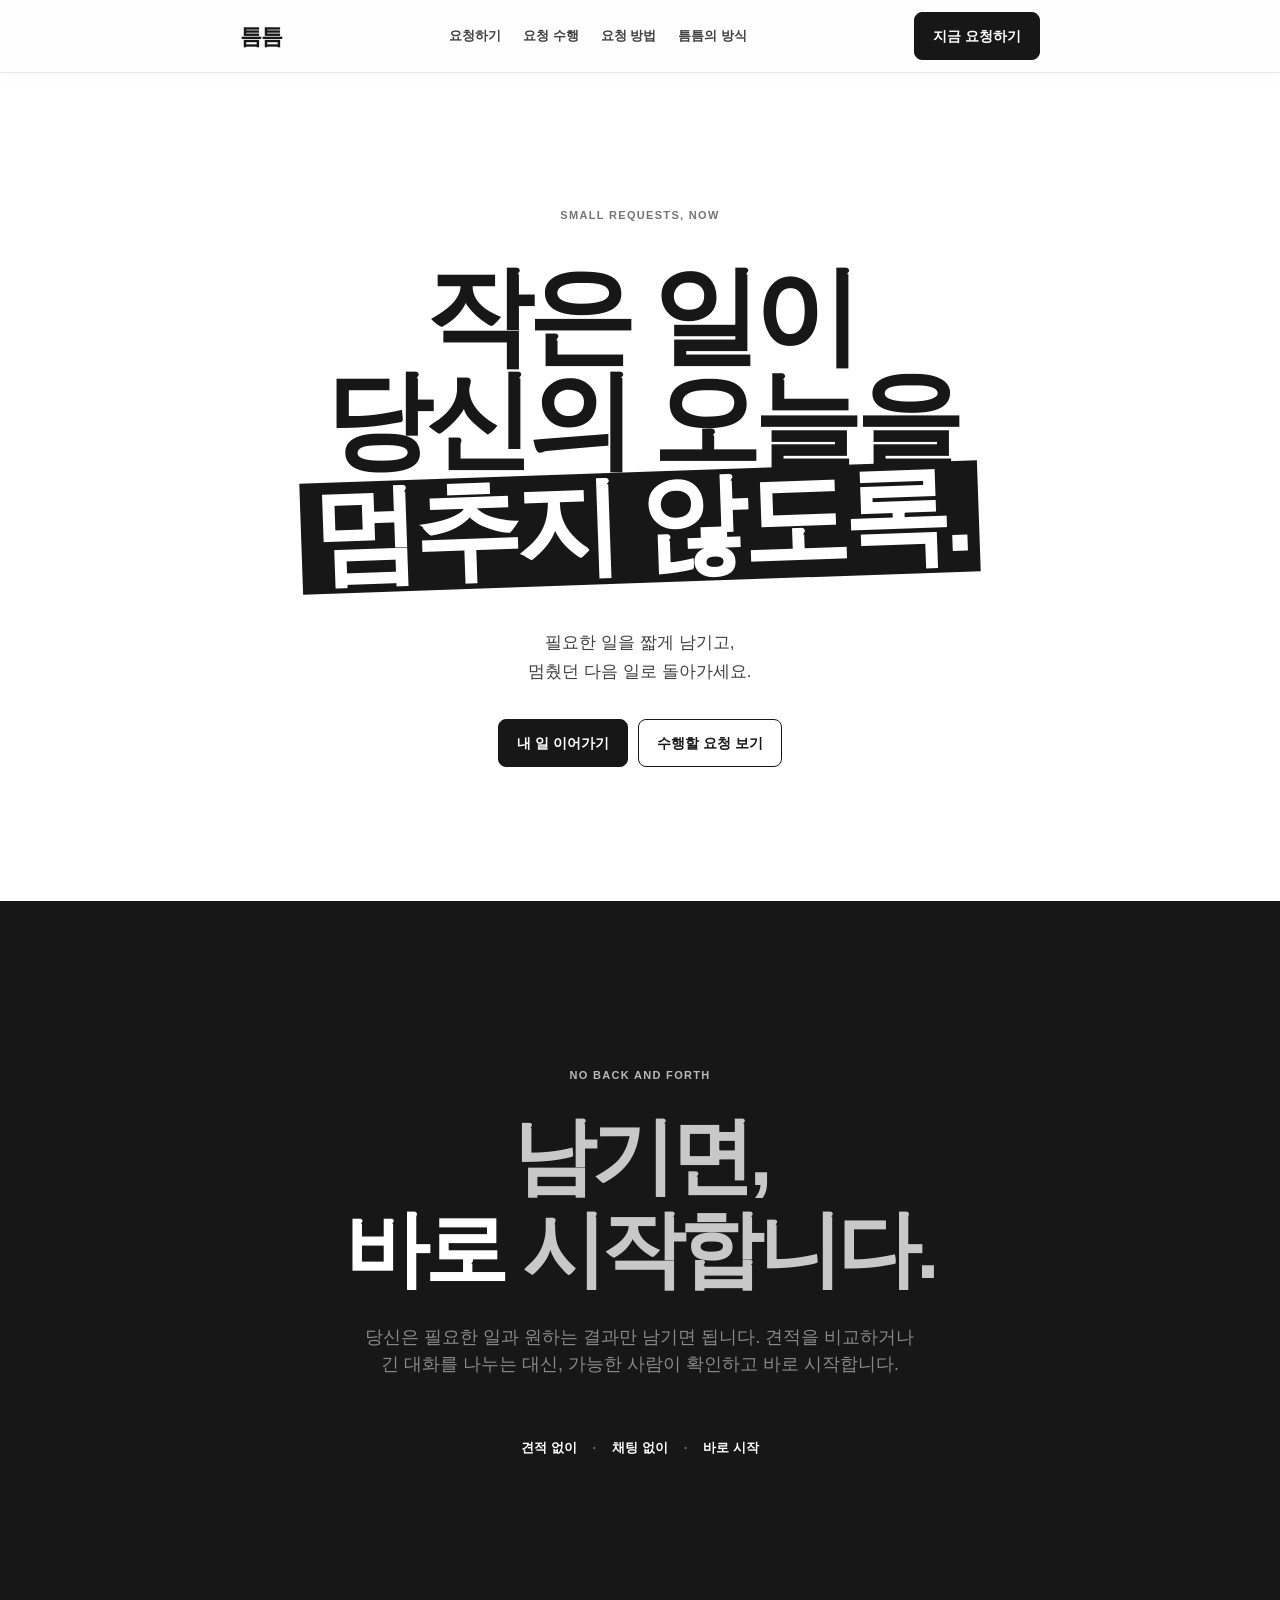
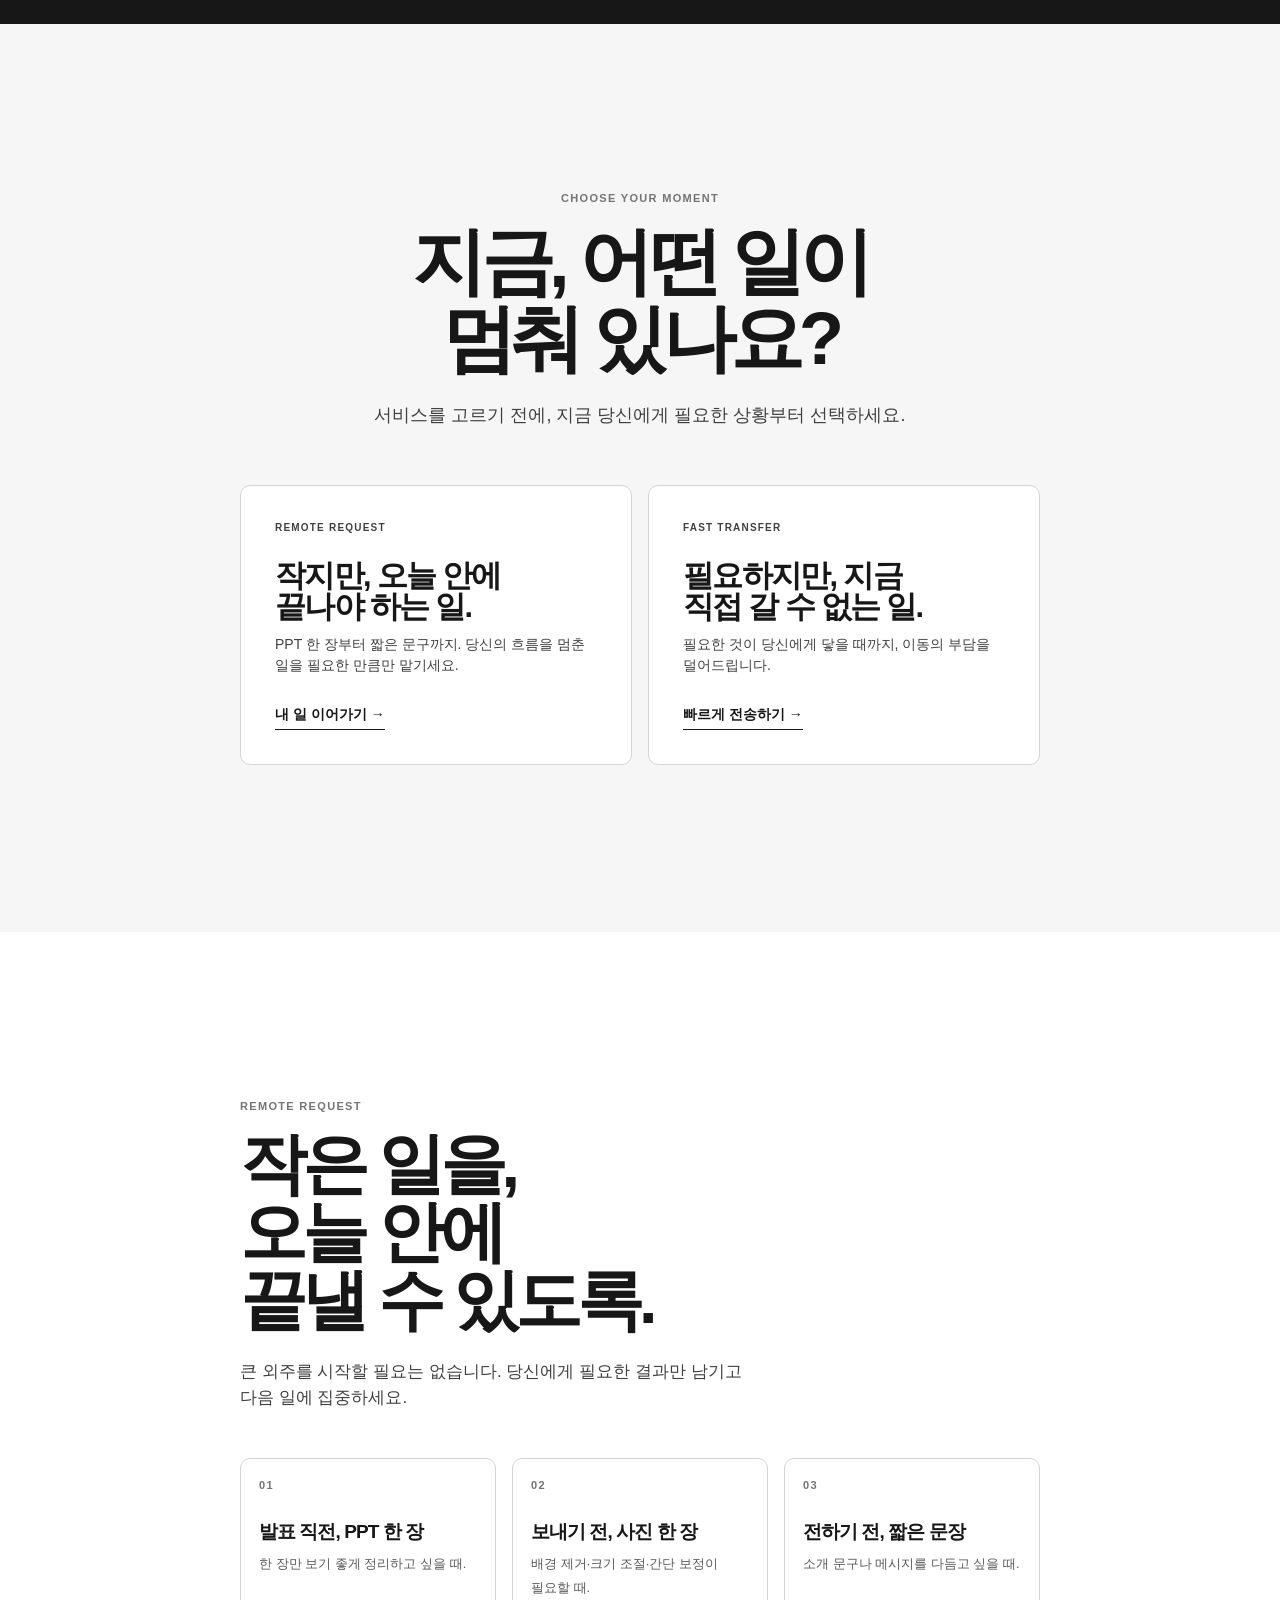
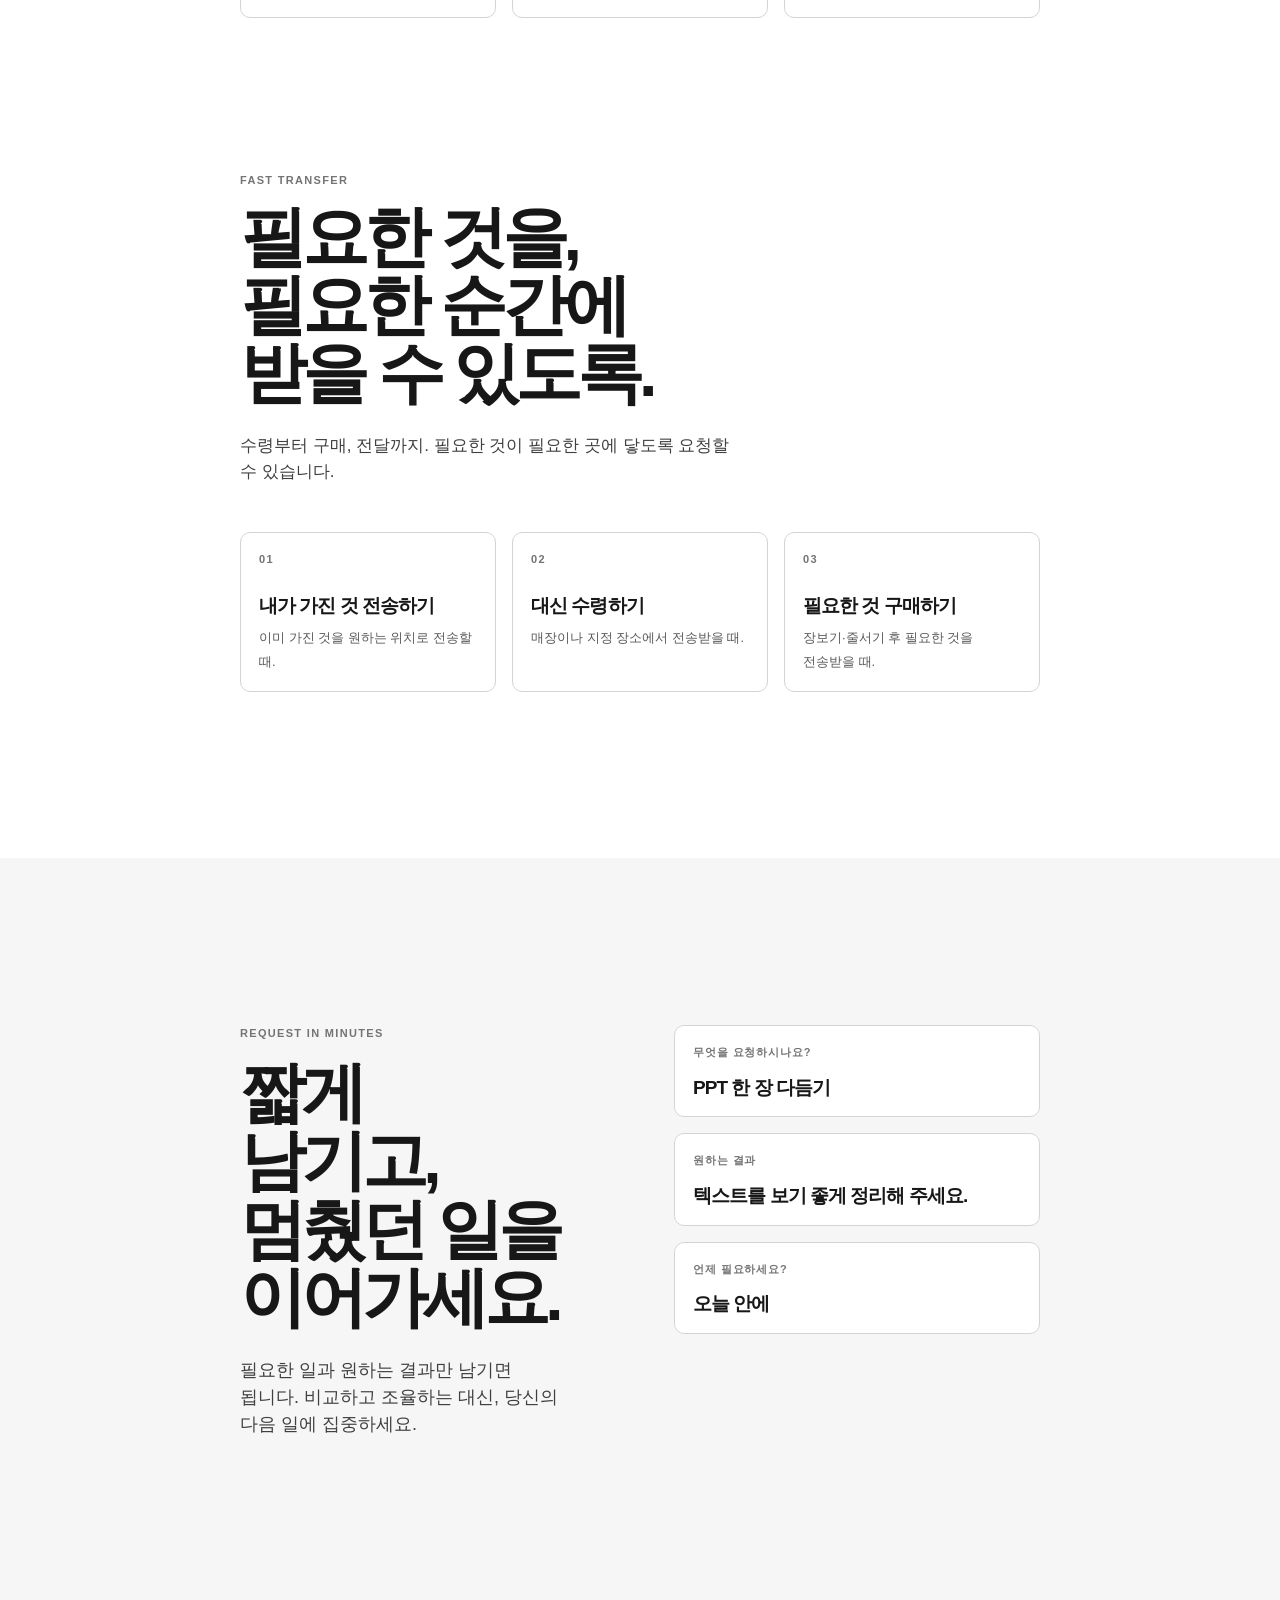
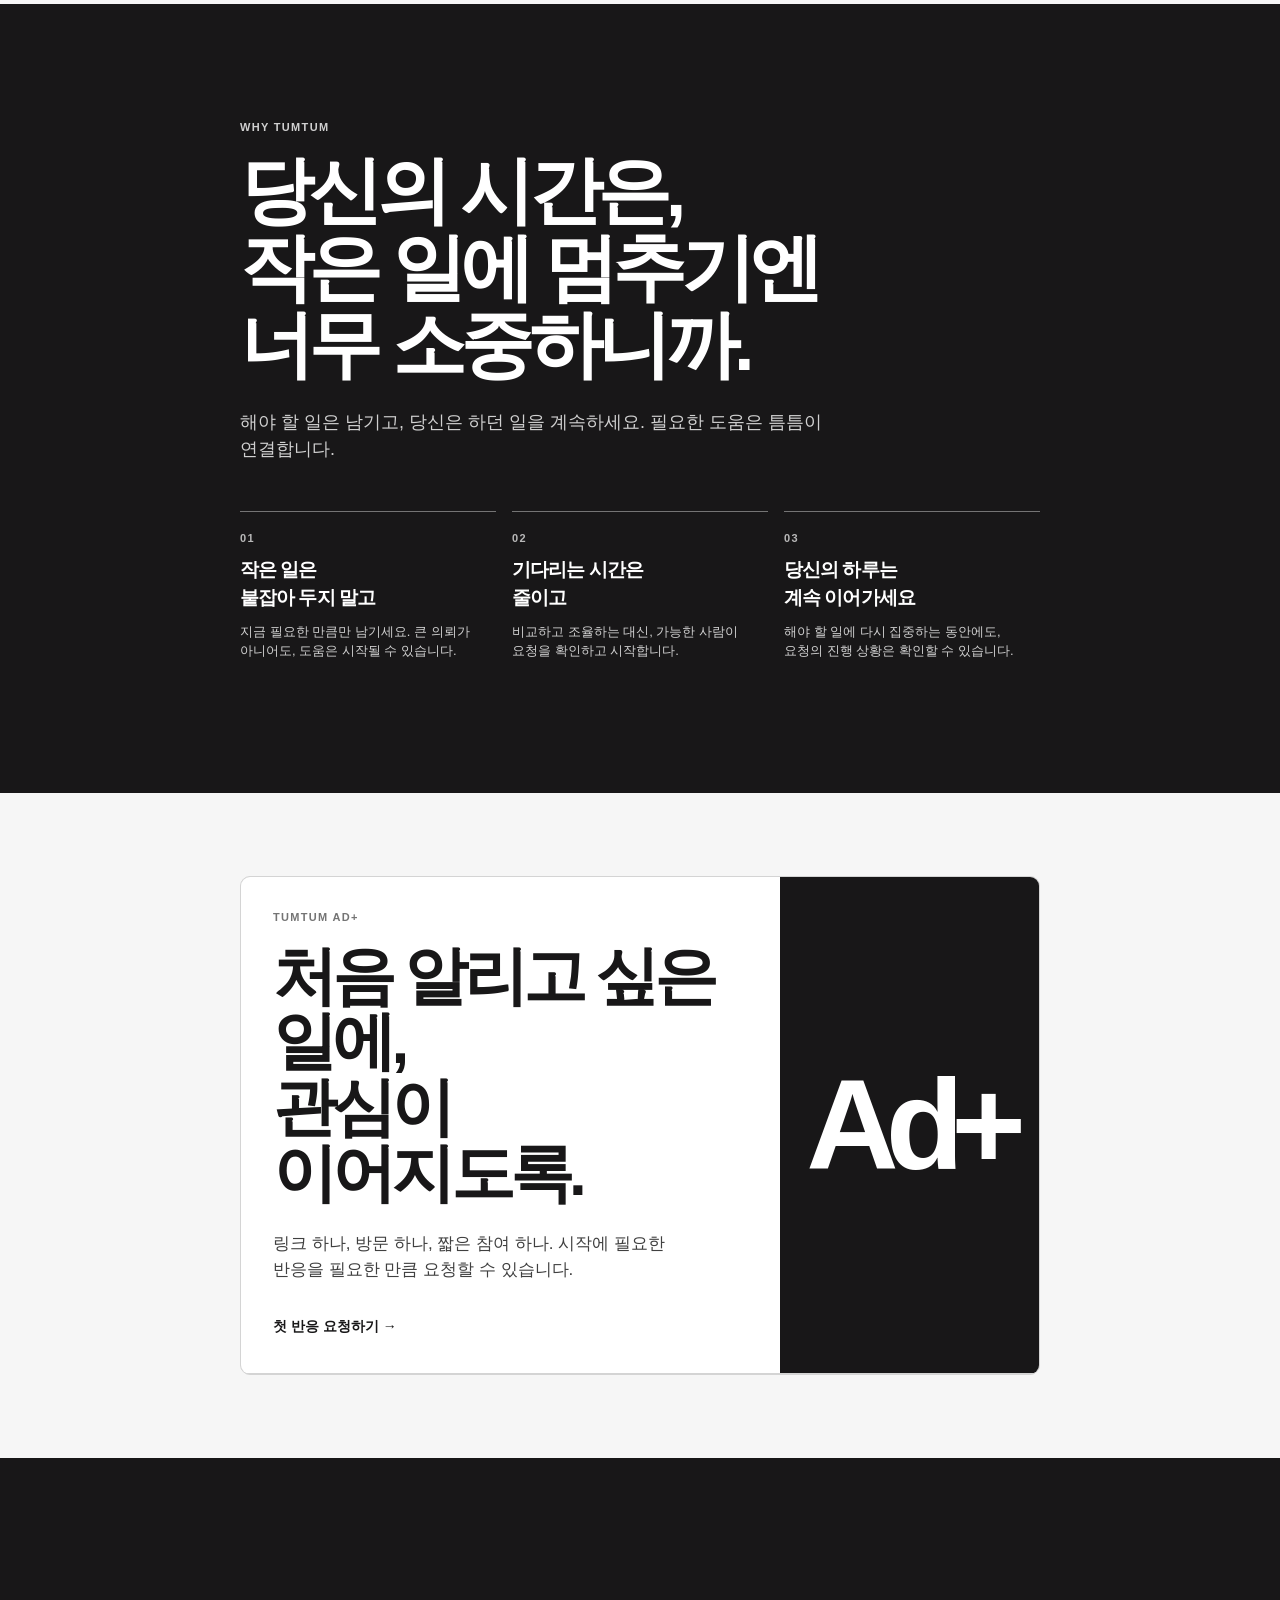
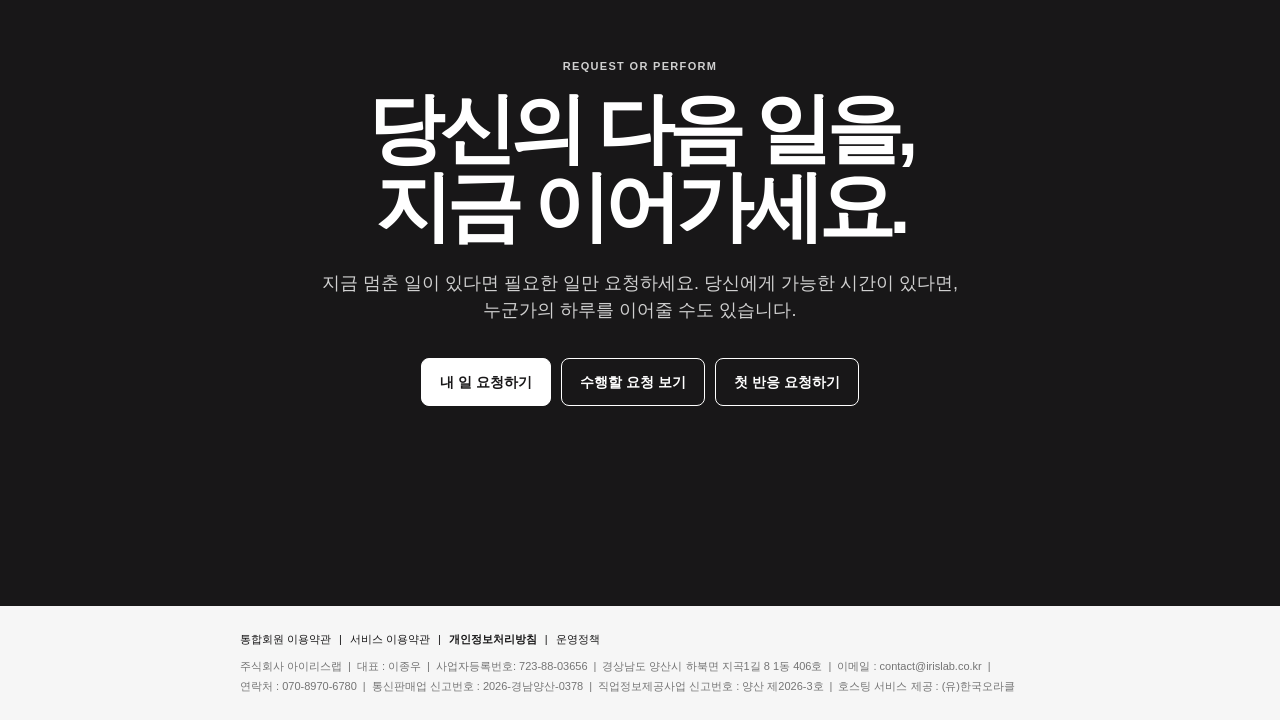
==== index.html @ d60e7d81 "ad+마무리" ====
<!doctype html>
<html lang="ko">
<head>
  <meta charset="UTF-8" />
  <meta name="viewport" content="width=device-width, initial-scale=1.0" />
  <meta name="description" content="작고 급한 비대면 요청과 빠른 물품 전송을 연결하는 틈틈" />
  <title>틈틈</title>
  <link rel="stylesheet" href="./styles.css" />
</head>
<body class="home-page">
  <header class="site-header">
    <div class="container header-inner">
      <a class="brand" href="#top" aria-label="틈틈 처음으로">틈틈</a>
      <nav class="nav" aria-label="페이지 탐색"><a href="#situations">요청하기</a><a href="#start">요청 수행</a><a href="#how">요청 방법</a><a href="#why">틈틈의 방식</a></nav>
      <a class="button primary" href="#situations">지금 요청하기</a>
    </div>
  </header>

  <main id="top">
    <section class="hero" aria-labelledby="hero-title">
      <div class="hero-grid">
        <div class="hero-copy">
          <p class="eyebrow">Small requests, now</p>
          <h1 id="hero-title"><span>작은 일이</span><span>당신의 오늘을</span><span><mark>멈추지 않도록.</mark></span></h1>
          <p class="lead">필요한 일을 짧게 남기고,<br />멈췄던 다음 일로 돌아가세요.</p>
          <div class="button-row"><a class="button primary" href="#situations">내 일 이어가기</a><a class="button" href="#start">수행할 요청 보기</a></div>
        </div>
      </div>
    </section>

    <section class="section statement">
      <div class="container">
        <p class="section-label">No back and forth</p>
        <h2>남기면,<br /><mark class="statement-heading-emphasis">바로</mark> 시작합니다.</h2>
        <p>당신은 필요한 일과 원하는 결과만 남기면 됩니다. 견적을 비교하거나 긴 대화를 나누는 대신, 가능한 사람이 확인하고 바로 시작합니다.</p>
        <div class="micro-promises"><span>견적 없이</span><span>채팅 없이</span><span>바로 시작</span></div>
      </div>
    </section>

    <section class="section" id="situations">
      <div class="container">
        <p class="section-label">Choose your moment</p>
        <h2 class="section-title">지금, 어떤 일이<br />멈춰 있나요?</h2>
        <p class="section-description">서비스를 고르기 전에, 지금 당신에게 필요한 상황부터 선택하세요.</p>
        <div class="situation-grid">
          <article class="situation">
            <div class="situation-content"><p class="section-label">Remote request</p><h3>작지만, 오늘 안에<br />끝나야 하는 일.</h3><p>PPT 한 장부터 짧은 문구까지. 당신의 흐름을 멈춘 일을 필요한 만큼만 맡기세요.</p><a class="text-link" href="#remote">내 일 이어가기 →</a></div>
          </article>
          <article class="situation">
            <div class="situation-content"><p class="section-label">Fast transfer</p><h3>필요하지만, 지금<br />직접 갈 수 없는 일.</h3><p>필요한 것이 당신에게 닿을 때까지, 이동의 부담을 덜어드립니다.</p><a class="text-link" href="#transfer">빠르게 전송하기 →</a></div>
          </article>
        </div>
      </div>
    </section>

    <section class="section" id="remote">
      <div class="container service-catalog">
        <p class="section-label">Remote request</p><h2>작은 일을,<br />오늘 안에<br />끝낼 수 있도록.</h2><p>큰 외주를 시작할 필요는 없습니다. 당신에게 필요한 결과만 남기고 다음 일에 집중하세요.</p><div class="examples"><article class="example content-card"><p class="number">01</p><strong>발표 직전, PPT 한 장</strong><span>한 장만 보기 좋게 정리하고 싶을 때.</span></article><article class="example content-card"><p class="number">02</p><strong>보내기 전, 사진 한 장</strong><span>배경 제거·크기 조절·간단 보정이 필요할 때.</span></article><article class="example content-card"><p class="number">03</p><strong>전하기 전, 짧은 문장</strong><span>소개 문구나 메시지를 다듬고 싶을 때.</span></article></div>
      </div>
    </section>

    <section class="section" id="transfer">
      <div class="container service-catalog">
        <p class="section-label">Fast transfer</p><h2>필요한 것을,<br />필요한 순간에<br />받을 수 있도록.</h2><p>수령부터 구매, 전달까지. 필요한 것이 필요한 곳에 닿도록 요청할 수 있습니다.</p><div class="examples"><article class="example content-card"><p class="number">01</p><strong>내가 가진 것 전송하기</strong><span>이미 가진 것을 원하는 위치로 전송할 때.</span></article><article class="example content-card"><p class="number">02</p><strong>대신 수령하기</strong><span>매장이나 지정 장소에서 전송받을 때.</span></article><article class="example content-card"><p class="number">03</p><strong>필요한 것 구매하기</strong><span>장보기·줄서기 후 필요한 것을 전송받을 때.</span></article></div>
      </div>
    </section>

    <section class="section" id="how">
      <div class="container flow-layout">
        <div class="flow-intro"><p class="section-label">Request in minutes</p><h2>짧게 남기고,<br />멈췄던 일을<br />이어가세요.</h2><p class="section-description">필요한 일과 원하는 결과만 남기면 됩니다. 비교하고 조율하는 대신, 당신의 다음 일에 집중하세요.</p></div>
        <div class="request-cards">
          <article class="request-card content-card"><div class="request-card-heading"><span>무엇을 요청하시나요?</span></div><strong>PPT 한 장 다듬기</strong></article>
          <article class="request-card content-card"><div class="request-card-heading"><span>원하는 결과</span></div><strong>텍스트를 보기 좋게 정리해 주세요.</strong></article>
          <article class="request-card content-card"><div class="request-card-heading"><span>언제 필요하세요?</span></div><strong>오늘 안에</strong></article>
        </div>
      </div>
    </section>

    <section class="section why" id="why">
      <div class="container"><p class="section-label">Why tumtum</p><h2 class="section-title">당신의 시간은,<br />작은 일에 멈추기엔<br />너무 소중하니까.</h2><p class="section-description">해야 할 일은 남기고, 당신은 하던 일을 계속하세요. 필요한 도움은 틈틈이 연결합니다.</p><ul class="principles"><li><strong>작은 일은<br />붙잡아 두지 말고</strong><span>지금 필요한 만큼만 남기세요. 큰 의뢰가 아니어도, 도움은 시작될 수 있습니다.</span></li><li><strong>기다리는 시간은<br />줄이고</strong><span>비교하고 조율하는 대신, 가능한 사람이 요청을 확인하고 시작합니다.</span></li><li><strong>당신의 하루는<br />계속 이어가세요</strong><span>해야 할 일에 다시 집중하는 동안에도, 요청의 진행 상황은 확인할 수 있습니다.</span></li></ul></div>
    </section>

    <section class="section" id="ad-plus"><div class="container ad-entry"><div class="ad-entry-copy"><p class="section-label">Tumtum Ad+</p><h2>처음 알리고 싶은 일에,<br />관심이 이어지도록.</h2><p>링크 하나, 방문 하나, 짧은 참여 하나. 시작에 필요한 반응을 필요한 만큼 요청할 수 있습니다.</p><a class="text-link" href="./ad.html">첫 반응 요청하기 →</a></div><div class="ad-signature" aria-hidden="true"><strong>Ad+</strong></div></div></section>

    <section class="section cta" id="start"><div class="container"><p class="section-label">Request or perform</p><h2>당신의 다음 일을,<br />지금 이어가세요.</h2><p class="section-description">지금 멈춘 일이 있다면 필요한 일만 요청하세요. 당신에게 가능한 시간이 있다면, 누군가의 하루를 이어줄 수도 있습니다.</p><div class="button-row"><a class="button primary" href="#situations">내 일 요청하기</a><a class="button" href="#start">수행할 요청 보기</a><a class="button" href="./ad.html">첫 반응 요청하기</a></div></div></section>
  </main>
  <footer><div class="container"><div class="footer-policy"><span>통합회원 이용약관</span><i aria-hidden="true">|</i><span>서비스 이용약관</span><i aria-hidden="true">|</i><strong>개인정보처리방침</strong><i aria-hidden="true">|</i><span>운영정책</span></div><div class="footer-info"><span>주식회사 아이리스랩</span><span>대표 : 이종우</span><span>사업자등록번호: 723-88-03656</span><span>경상남도 양산시 하북면 지곡1길 8 1동 406호</span><span>이메일 : contact@irislab.co.kr</span><span>연락처 : 070-8970-6780</span><span>통신판매업 신고번호 : 2026-경남양산-0378</span><span>직업정보제공사업 신고번호 : 양산 제2026-3호</span><span>호스팅 서비스 제공 : (유)한국오라클</span></div></div></footer>
  <script src="./scripts.js"></script>
</body>
</html>
---- styles.css ----
@font-face { font-family: "ONE Mobile Title"; src: url("../ProjectIR_Frontend/assets/fonts/ONE-Mobile-Title.ttf") format("truetype"); font-display: swap; }
@font-face { font-family: "ONE Mobile Body"; src: url("../ProjectIR_Frontend/assets/fonts/ONE-Mobile-Regular.ttf") format("truetype"); font-display: swap; }

:root { --black: #111; --white: #fff; --gray: #686868; --soft: #f1f1ef; --line: #111; --ink: #181718; --canvas: #ffffff; --muted: #747474; --surface: #f6f6f6; --outline: #e5e5e5; --outline-strong: #d4d4d4; --max-width: 800px; --radius-button: 8px; --radius-card: 10px; }
* { box-sizing: border-box; }
html { scroll-behavior: smooth; }
body { margin: 0; color: var(--ink); background: var(--surface); font-family: "ONE Mobile Body", -apple-system, BlinkMacSystemFont, "Apple SD Gothic Neo", "Noto Sans KR", sans-serif; line-height: 1.5; word-break: keep-all; }
a { color: inherit; text-decoration: none; }
.container { width: min(calc(100% - 48px), var(--max-width)); margin: 0 auto; }
.site-header { position: sticky; top: 0; z-index: 10; border-bottom: 1px solid rgba(229, 229, 229, .92); background: rgba(255, 255, 255, .88); box-shadow: 0 1px 12px rgba(24, 23, 24, .04); backdrop-filter: blur(10px); }
.header-inner { display: flex; min-height: 72px; align-items: center; justify-content: space-between; gap: 20px; }
.brand { font-family: "ONE Mobile Title", "ONE Mobile Body", -apple-system, BlinkMacSystemFont, "Apple SD Gothic Neo", sans-serif; font-size: 22px; font-weight: 800; letter-spacing: -.055em; }
.nav { display: flex; align-items: center; gap: 22px; color: #404040; font-size: 13px; font-weight: 600; }
.nav a { padding: 10px 0; }
.nav a:hover { color: var(--ink); text-decoration: none; }
.button { display: inline-flex; min-height: 48px; align-items: center; justify-content: center; padding: 0 18px; border: 1px solid var(--ink); border-radius: var(--radius-button); background: var(--white); font-size: 14px; font-weight: 600; transition: .2s ease; }
.button:hover, .button:focus-visible { color: var(--white); background: var(--ink); }
.button.primary { color: var(--white); background: var(--ink); }
.button.primary:hover, .button.primary:focus-visible { color: var(--ink); background: var(--white); }
.button:focus-visible, .text-link:focus-visible, .nav a:focus-visible, .back-link:focus-visible { outline: 2px solid var(--ink); outline-offset: 4px; }
.eyebrow, .section-label, .number { margin: 0; color: var(--muted); font-size: 11px; font-weight: 700; letter-spacing: .12em; text-transform: uppercase; }
h1, h2, h3, .placeholder-copy strong { font-family: "ONE Mobile Body", -apple-system, BlinkMacSystemFont, "Apple SD Gothic Neo", sans-serif; letter-spacing: -.055em; }
h1 { font-weight: 700; }
h2, h3, .placeholder-copy strong { font-weight: 600; }
.hero { min-height: calc(100svh - 72px); border-bottom: 0; }
.hero-copy { display: flex; flex-direction: column; justify-content: center; background: var(--canvas); }
h1 { max-width: 720px; margin: 18px 0 0; font-size: clamp(54px, 7.2vw, 104px); line-height: .96; }
.lead { max-width: 520px; margin: 32px 0 0; color: #404040; font-size: clamp(17px, 1.5vw, 21px); line-height: 1.55; }
.button-row { display: flex; flex-wrap: wrap; gap: 10px; margin-top: 34px; }
.hero-visual, .visual-placeholder { position: relative; overflow: hidden; color: var(--white); border-radius: var(--radius-card); background: var(--ink); }
.hero-visual::before, .visual-placeholder::before { position: absolute; inset: 11%; border: 1px solid rgba(255, 255, 255, .4); content: ""; }
.hero-visual::after { position: absolute; right: -8%; bottom: -7%; width: 72%; aspect-ratio: 1; border: 1px solid rgba(255, 255, 255, .28); border-radius: 50%; content: ""; }
.placeholder-copy { position: relative; z-index: 1; display: flex; height: 100%; min-height: 420px; flex-direction: column; justify-content: space-between; padding: 30px; }
.placeholder-copy strong { max-width: 280px; font-size: clamp(25px, 3vw, 43px); line-height: 1; }
.placeholder-copy span { max-width: 270px; color: #d4d4d4; font-size: 12px; line-height: 1.5; }
.section { padding: clamp(96px, 13vw, 180px) 0; border-bottom: 0; }
.statement { display: grid; min-height: 60svh; place-items: center; color: var(--white); background: var(--ink); text-align: center; }
.situation, .example, .request-card, .ad-entry-copy, .action { background: var(--canvas); }
.statement .section-label { color: #b8b8b8; }
.statement h2 { max-width: 1020px; margin: 26px 0 28px; color: #c8c8c8; font-size: clamp(45px, 6.6vw, 92px); line-height: 1.1; letter-spacing: -.06em; }
.statement > .container > p:not(.section-label) { max-width: 560px; margin: 0 auto; color: #888888; font-size: 18px; }
.statement-heading-emphasis { color: var(--white); background: none; font-weight: 700; }
.micro-promises { display: flex; align-items: center; justify-content: center; margin: 60px auto 0; }
.micro-promises span { padding: 0; font-size: 13px; font-weight: 700; }
.micro-promises span + span::before { margin: 0 16px; color: #747474; content: "·"; }
.section-title { max-width: 850px; margin: 16px 0 0; font-size: clamp(40px, 5.8vw, 76px); line-height: 1.04; letter-spacing: -.075em; }
.section-description { max-width: 680px; margin: 25px 0 0; color: #404040; font-size: 18px; }
#situations { text-align: center; }
#situations .section-description { margin-inline: auto; }
.situation-grid { display: grid; grid-template-columns: repeat(2, 1fr); gap: 16px; margin-top: 56px; text-align: left; }
.examples { display: grid; grid-template-columns: repeat(2, 1fr); gap: 1px; overflow: hidden; border: 1px solid var(--outline-strong); border-radius: var(--radius-card); background: var(--outline-strong); }
.situation { overflow: hidden; border: 1px solid var(--outline-strong); border-radius: var(--radius-card); }
.situation-content { padding: 34px; }
.situation .section-label { font-size: 10px; }
.situation h3 { margin: 26px 0 12px; font-size: clamp(25px, 2.4vw, 34px); line-height: 1; }
.situation p { max-width: 420px; margin: 0; color: #404040; font-size: 14px; }
.text-link { display: inline-block; margin-top: 28px; padding-bottom: 4px; border-bottom: 1px solid var(--ink); font-size: 14px; font-weight: 700; transition: color .2s ease, border-color .2s ease; }
.text-link:hover { color: var(--muted); border-bottom-color: var(--muted); }
#remote { padding-bottom: clamp(48px, 6vw, 80px); background: var(--canvas); }
.service-catalog h2 { max-width: 560px; margin: 16px 0 0; font-size: clamp(42px, 5.2vw, 68px); line-height: 1.02; letter-spacing: -.075em; }
.service-catalog > p:not(.section-label) { max-width: 510px; margin: 25px 0 0; color: #404040; font-size: 17px; }
.service-catalog .examples { display: grid; grid-template-columns: repeat(3, 1fr); gap: 16px; margin-top: 48px; overflow: visible; border: 0; border-radius: 0; background: transparent; }
.content-card { padding: 18px; border: 1px solid var(--outline-strong); border-radius: var(--radius-card); background: var(--canvas); }
.example { min-height: 142px; }
.example strong { display: block; margin: 24px 0 5px; font-size: 19px; letter-spacing: -.05em; }
.example span, .flow-item p { color: #595959; font-size: 13px; }
#transfer { padding-top: clamp(48px, 6vw, 80px); text-align: left; background: var(--canvas); }
#transfer .service-catalog h2, #transfer .service-catalog > p:not(.section-label) { margin-left: 0; }
#transfer .service-catalog .examples { text-align: left; }
.flow-layout { display: grid; grid-template-columns: .85fr 1.15fr; gap: 9vw; align-items: start; }
.flow-intro { position: sticky; top: 110px; }
.flow-intro h2 { margin: 16px 0 0; font-size: clamp(42px, 5.2vw, 66px); line-height: 1.04; letter-spacing: -.075em; }
.request-cards { display: grid; gap: 16px; }
.request-card { display: flex; flex-direction: column; gap: 16px; }
.request-card-heading { display: flex; align-items: baseline; gap: 18px; }
.request-card .number { margin: 0; }
.request-card-heading span { color: var(--muted); font-size: 11px; font-weight: 800; letter-spacing: .08em; }
.request-card strong { display: block; max-width: 370px; font-size: 19px; font-weight: 600; line-height: 1.15; letter-spacing: -.05em; }
.why, .cta { color: var(--white); background: var(--ink); }
.why { padding-block: clamp(80px, 9vw, 120px); }
.why .section-label, .why .section-description, .cta .section-label, .cta .section-description { color: #d0d0d0; }
.why .section-title { max-width: 980px; }
.principles { margin: 60px 0 0; padding: 0; border-top: 1px solid #747474; list-style: none; }
.principles li { display: grid; grid-template-columns: 1fr 1fr; gap: 40px; padding: 26px 0; border-bottom: 1px solid #747474; }
.why .principles { display: grid; grid-template-columns: repeat(3, 1fr); gap: 16px; margin-top: 48px; border-top: 0; counter-reset: principle; }
.why .principles li { display: flex; flex-direction: column; gap: 9px; padding-block: 18px; border-top: 1px solid #747474; border-bottom: 0; }
.why .principles li::before { color: #b8b8b8; font-size: 11px; font-weight: 700; letter-spacing: .12em; content: counter(principle, decimal-leading-zero); counter-increment: principle; }
.why .principles strong { font-size: 19px; }
.why .principles span { font-size: 13px; }
.principles strong { font-size: 21px; letter-spacing: -.05em; }
.principles span { color: #d0d0d0; }
#ad-plus { padding-block: clamp(48px, 6.5vw, 90px); }
.ad-entry { display: grid; grid-template-columns: 1.35fr .65fr; overflow: hidden; border: 1px solid var(--outline-strong); border-radius: var(--radius-card); background: var(--outline-strong); }
.ad-entry-copy { display: flex; flex-direction: column; justify-content: center; padding: clamp(20px, 2.5vw, 35px); background: var(--canvas); }
.ad-entry h2 { margin: 18px 0 0; font-size: clamp(40px, 5vw, 66px); line-height: 1.03; letter-spacing: -.075em; }
.ad-entry-copy > p:not(.section-label) { max-width: 420px; margin: 24px 0 0; color: #404040; font-size: 17px; }
.ad-entry .text-link { margin-top: 34px; border-bottom: 0; }
.ad-signature { display: flex; min-height: 340px; align-items: center; justify-content: center; padding: clamp(18px, 2vw, 28px); color: var(--white); background: var(--ink); }
.ad-signature strong { font-family: "ONE Mobile Body", -apple-system, BlinkMacSystemFont, "Apple SD Gothic Neo", sans-serif; font-size: clamp(72px, 10vw, 132px); font-weight: 600; line-height: .8; letter-spacing: -.1em; }
.cta { padding-block: clamp(120px, 16vw, 200px); text-align: center; }
.cta h2 { max-width: 900px; margin: 16px auto 0; font-size: clamp(46px, 6vw, 82px); line-height: 1.01; letter-spacing: -.075em; }
.cta .section-description { margin-inline: auto; }
.cta .button-row { justify-content: center; }
.cta .button { color: var(--white); border-color: var(--white); background: var(--ink); }
.cta .button:hover { color: var(--ink); background: var(--white); }
.cta .primary { color: var(--ink); background: var(--white); }
footer { padding: 25px 0; color: var(--muted); font-size: 11px; }
.footer-policy, .footer-info { display: flex; flex-wrap: wrap; gap: 4px 0; }
.footer-policy { margin-bottom: 10px; color: var(--ink); }
.footer-policy span, .footer-policy strong, .footer-info span { white-space: nowrap; }
.footer-policy i { margin: 0 8px; font-style: normal; }
.footer-info span:not(:last-child)::after { margin: 0 6px; content: "|"; }
[data-reveal] { opacity: 0; transform: translateY(28px); transition: opacity .8s ease-out, transform .8s cubic-bezier(.22, 1, .36, 1); will-change: opacity, transform; }
[data-reveal].is-visible { opacity: 1; transform: translateY(0); }

.home-page .hero { position: relative; overflow: hidden; background: var(--canvas); }
.home-page .hero-grid { display: block; min-height: inherit; }
.home-page .hero-copy { position: relative; z-index: 2; min-height: inherit; align-items: center; justify-content: center; padding: 48px 24px; text-align: center; }
.home-page .hero .eyebrow { margin-bottom: clamp(24px, 4.5vh, 56px); }
.home-page .hero h1 { max-width: 860px; margin: 0; font-size: clamp(60px, 8.4vw, 128px); line-height: .97; letter-spacing: -.06em; }
.home-page .hero h1 span { display: block; animation: hero-line-in .9s cubic-bezier(.22, 1, .36, 1) both; }
.home-page .hero h1 span:nth-child(2) { animation-delay: .1s; }
.home-page .hero h1 span:nth-child(3) { animation-delay: .2s; }
.home-page .hero h1 mark { display: inline-block; padding: .01em .1em .05em; color: var(--canvas); background: var(--ink); transform: rotate(-2deg); }
.home-page .hero .lead { max-width: 430px; margin: clamp(32px, 5vh, 54px) 0 0; font-size: clamp(16px, 1.35vw, 19px); line-height: 1.65; }
.home-page .hero .button-row { justify-content: center; margin-top: 34px; }
@keyframes hero-line-in { from { opacity: 0; transform: translateY(70px); } to { opacity: 1; transform: translateY(0); } }

.header-right { display: flex; align-items: center; gap: 18px; }
.back-link { color: #595959; font-size: 13px; font-weight: 700; text-decoration: none; }
.back-link::before { margin-right: 7px; content: "←"; }
.back-link:hover { color: var(--ink); }
.ad-page .hero { display: grid; grid-template-columns: 1.05fr .95fr; min-height: calc(100svh - 65px); }
.ad-page .hero-copy { display: flex; flex-direction: column; justify-content: center; padding: 12vh 7vw 12vh max(24px, calc((100vw - var(--max-width)) / 2)); }
.ad-page .visual-placeholder::after { position: absolute; right: -12%; bottom: -16%; width: 76%; aspect-ratio: 1; border: 1px solid rgba(255, 255, 255, .28); border-radius: 50%; content: ""; }
.actions { display: grid; grid-template-columns: repeat(2, 1fr); gap: 1px; margin-top: 56px; overflow: hidden; border: 1px solid var(--outline-strong); border-radius: var(--radius-card); background: var(--outline-strong); }
.action { min-height: 270px; padding: 24px; }
.action h3 { margin: 64px 0 8px; font-size: 28px; letter-spacing: -.07em; }
.action p { max-width: 330px; margin: 0; color: #404040; font-size: 15px; }
.principle-layout { display: grid; grid-template-columns: .9fr 1.1fr; gap: 9vw; align-items: center; }
.principle-layout .visual-placeholder { min-height: 590px; }
.ad-page .principles { margin: 0; border-top-color: var(--outline-strong); }
.ad-page .principles li { display: block; padding: 25px 0; border-bottom-color: var(--outline); }
.ad-page .principles strong { display: block; }
.ad-page .principles span { display: block; margin-top: 7px; color: #404040; }

@media (max-width: 760px) {
  .container { width: min(calc(100% - 32px), var(--max-width)); }
  .header-inner { min-height: 64px; }
  .nav, .back-link { display: none; }
  .hero-copy { padding-inline: 16px; }
  .home-page .hero { min-height: calc(100svh - 64px); }
  .home-page .hero-copy { padding: 64px 16px; }
  .home-page .hero h1 { font-size: clamp(54px, 15.2vw, 78px); line-height: .98; letter-spacing: -.055em; }
  .hero-grid, .flow-layout, .ad-entry, .ad-page .hero, .principle-layout { grid-template-columns: 1fr; }
  .ad-page .hero-copy { min-height: 66svh; padding: 70px 16px; }
  .ad-page .hero .visual-placeholder { min-height: 400px; }
  .statement { min-height: 58svh; }
  .ad-page .statement { min-height: 60vh; }
  .micro-promises { display: flex; width: 100%; flex-direction: row; gap: 0; margin-top: 40px; white-space: nowrap; }
  .micro-promises span { display: block; padding: 0; font-size: clamp(10px, 3vw, 13px); }
  .micro-promises span + span::before { display: inline; margin: 0 7px; }
  .situation-grid, .actions, .service-catalog .examples { grid-template-columns: 1fr; }
  #transfer { text-align: left; }
  #transfer .service-catalog h2, #transfer .service-catalog > p:not(.section-label) { margin-left: 0; }
  .service-catalog .example { display: grid; min-height: 0; grid-template-columns: auto 1fr; column-gap: 10px; padding: 12px; }
  .service-catalog .example .number { grid-column: 1; grid-row: 1; margin: 0; }
  .service-catalog .example strong { grid-column: 2; grid-row: 1; margin: 0; }
  .service-catalog .example span { grid-column: 2; grid-row: 2; margin-top: 3px; }
  .principle-layout .visual-placeholder { min-height: 410px; }
  .flow-intro { position: static; }
  .principles li { grid-template-columns: 1fr; gap: 8px; }
  .why .principles { grid-template-columns: 1fr; gap: 0; }
  .ad-signature { display: none; }
}
@media (prefers-reduced-motion: reduce) { html { scroll-behavior: auto; } [data-reveal] { opacity: 1; transform: none; transition: none; } .home-page .hero h1 span { animation: none; } }

.ad-page .hero { display: block; min-height: calc(100svh - 72px); }
.ad-page .hero-copy { min-height: inherit; align-items: center; justify-content: center; padding: 48px 24px; text-align: center; }
.ad-page .hero .eyebrow { margin-bottom: clamp(24px, 4.5vh, 56px); }
.ad-page .hero h1 { max-width: 860px; margin: 0; font-size: clamp(60px, 8.4vw, 128px); line-height: .97; letter-spacing: -.06em; }
.ad-page .hero h1 span { display: block; animation: hero-line-in .9s cubic-bezier(.22, 1, .36, 1) both; }
.ad-page .hero h1 span:nth-child(2) { animation-delay: .1s; }
.ad-page .hero h1 span:nth-child(3) { animation-delay: .2s; }
.ad-page .hero h1 mark { display: inline-block; padding: .01em .1em .05em; color: var(--canvas); background: var(--ink); transform: rotate(-2deg); }
.ad-page .hero .lead { max-width: 430px; margin: clamp(32px, 5vh, 54px) 0 0; font-size: clamp(16px, 1.35vw, 19px); line-height: 1.65; }
.ad-page .hero .button-row { justify-content: center; margin-top: 34px; }
.ad-page .why .principles { display: grid; grid-template-columns: repeat(3, 1fr); gap: 16px; margin-top: 48px; padding: 0; border-top: 0; counter-reset: principle; }
.ad-page .why .principles li { display: flex; flex-direction: column; gap: 9px; padding-block: 18px; border-top: 1px solid #747474; border-bottom: 0; }
.ad-page .why .principles li::before { color: #b8b8b8; font-size: 11px; font-weight: 700; letter-spacing: .12em; content: counter(principle, decimal-leading-zero); counter-increment: principle; }
.ad-page .why .principles strong { font-size: 19px; }
.ad-page .why .principles span { margin-top: 0; color: #d0d0d0; font-size: 13px; }

@media (max-width: 760px) {
  .ad-page .hero { min-height: calc(100svh - 64px); }
  .ad-page .hero-copy { padding: 64px 16px; }
  .ad-page .hero h1 { font-size: clamp(54px, 15.2vw, 78px); line-height: .98; letter-spacing: -.055em; }
  .ad-page .why .principles { grid-template-columns: 1fr; gap: 0; }
}
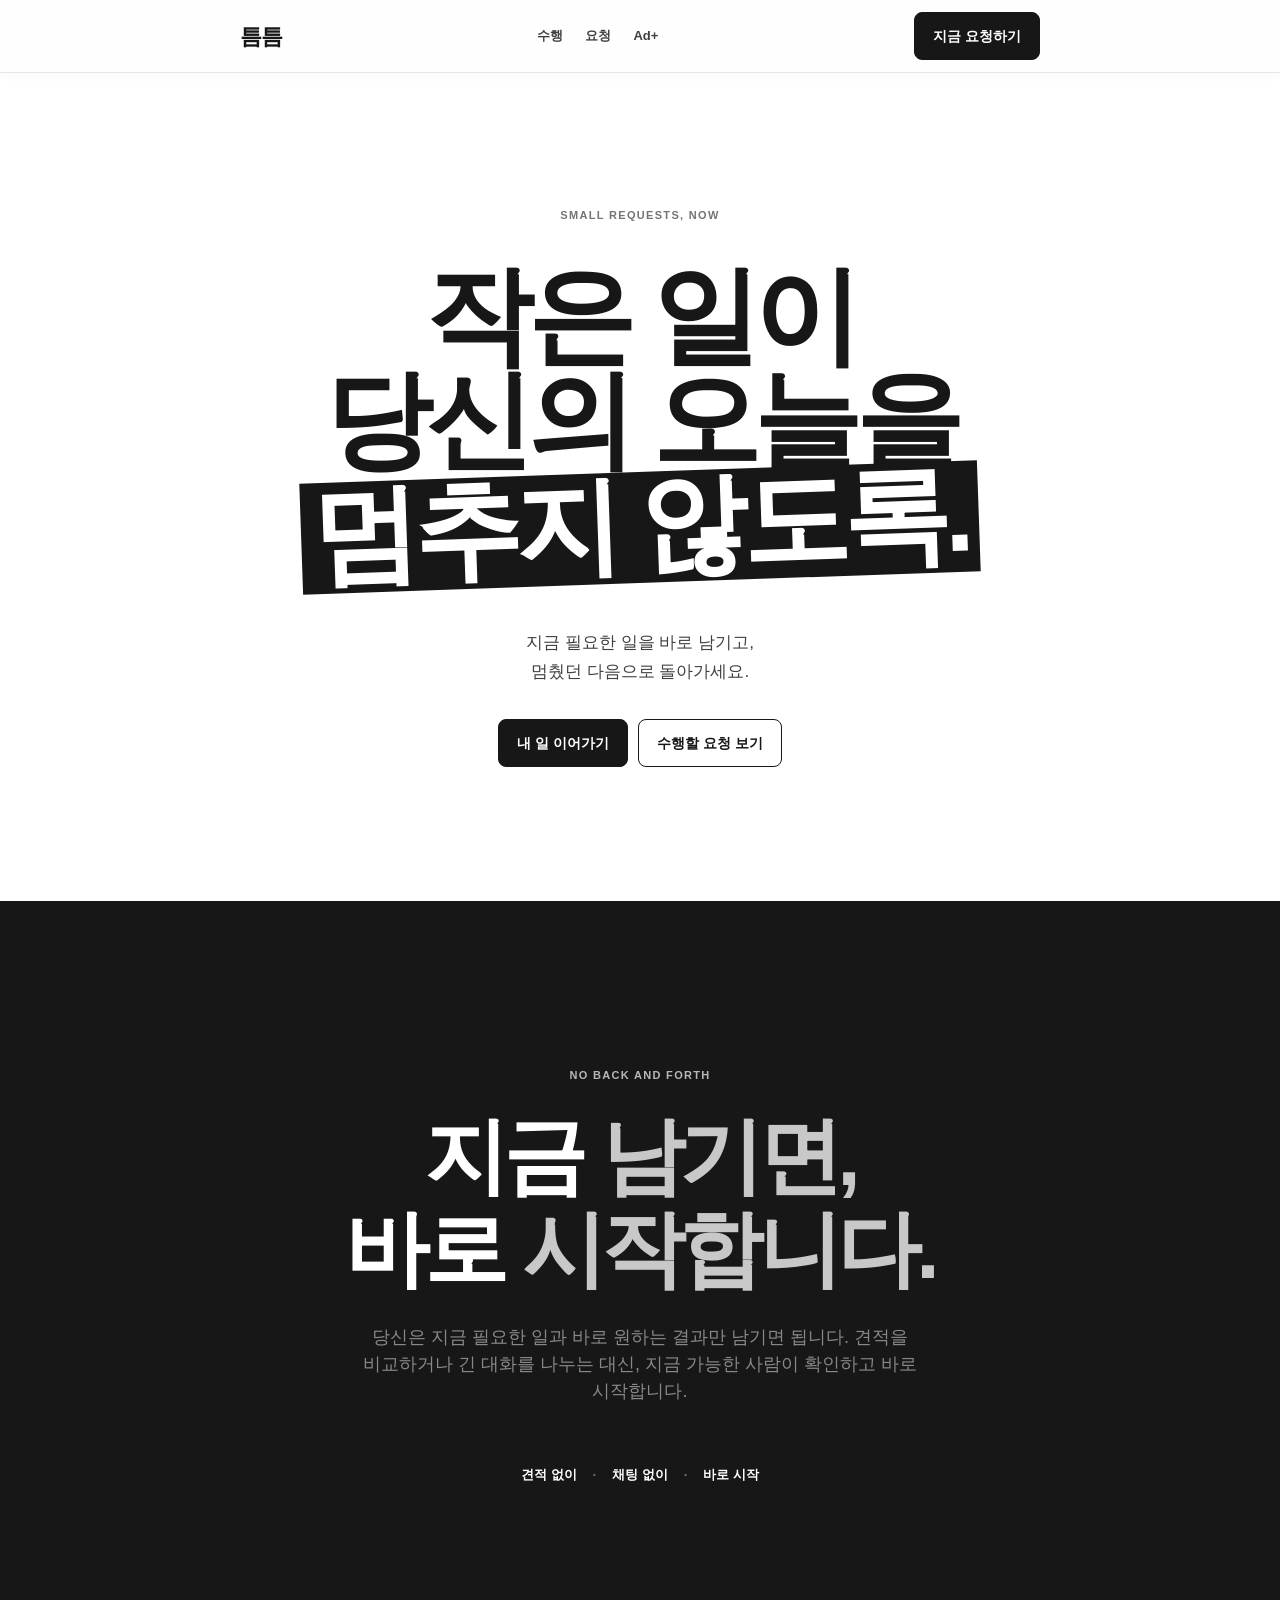
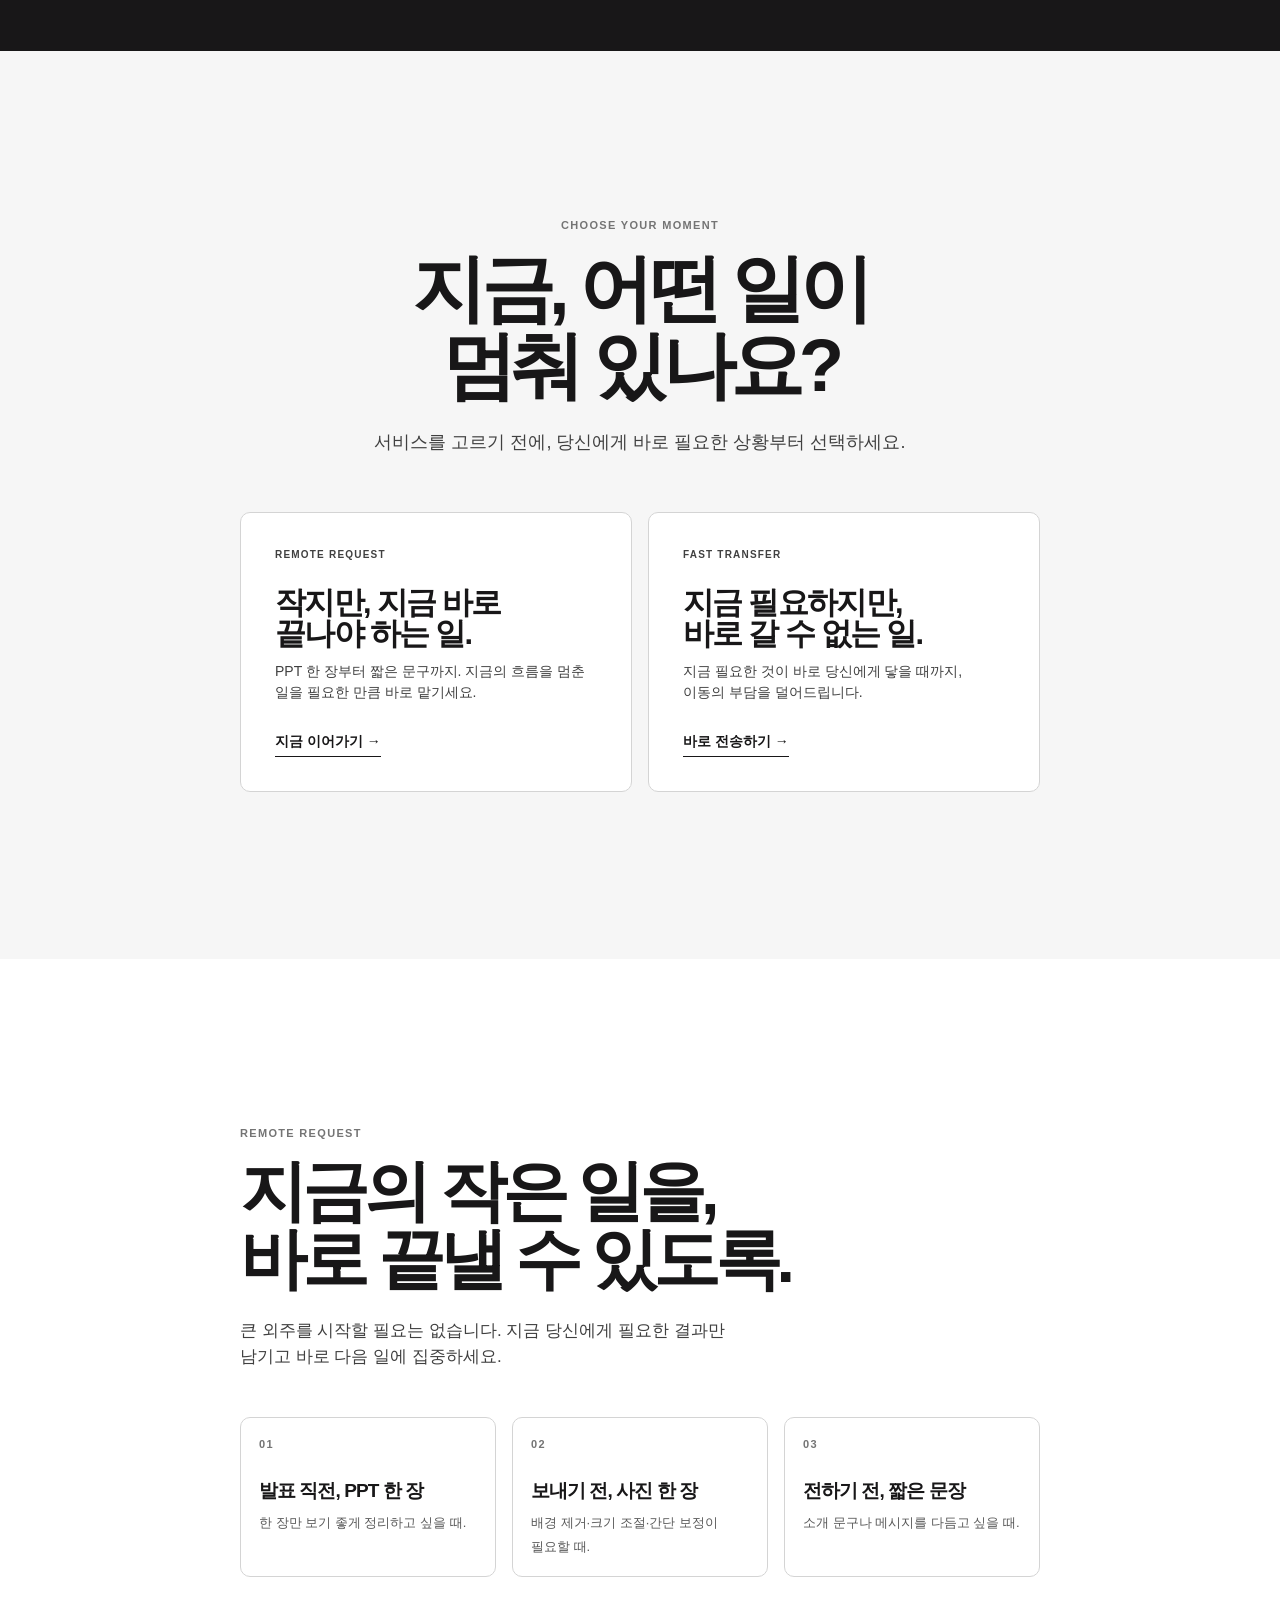
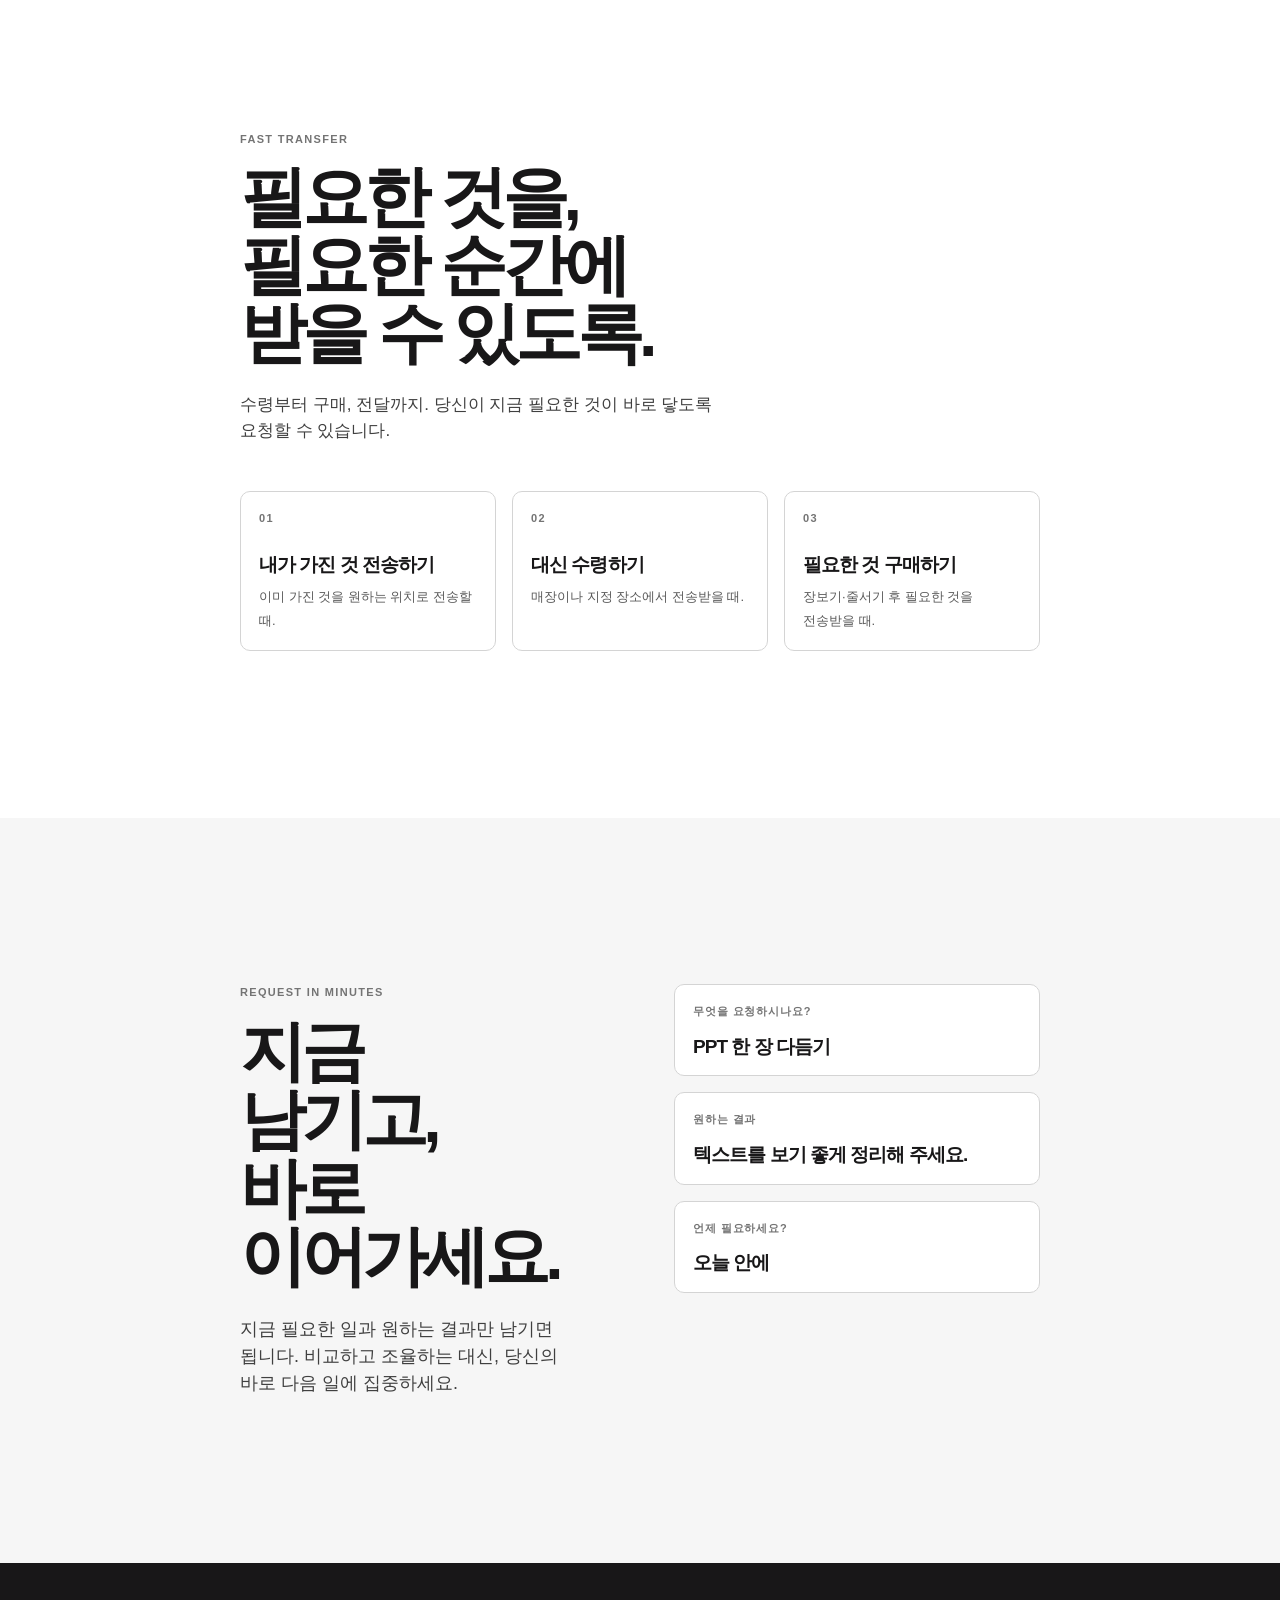
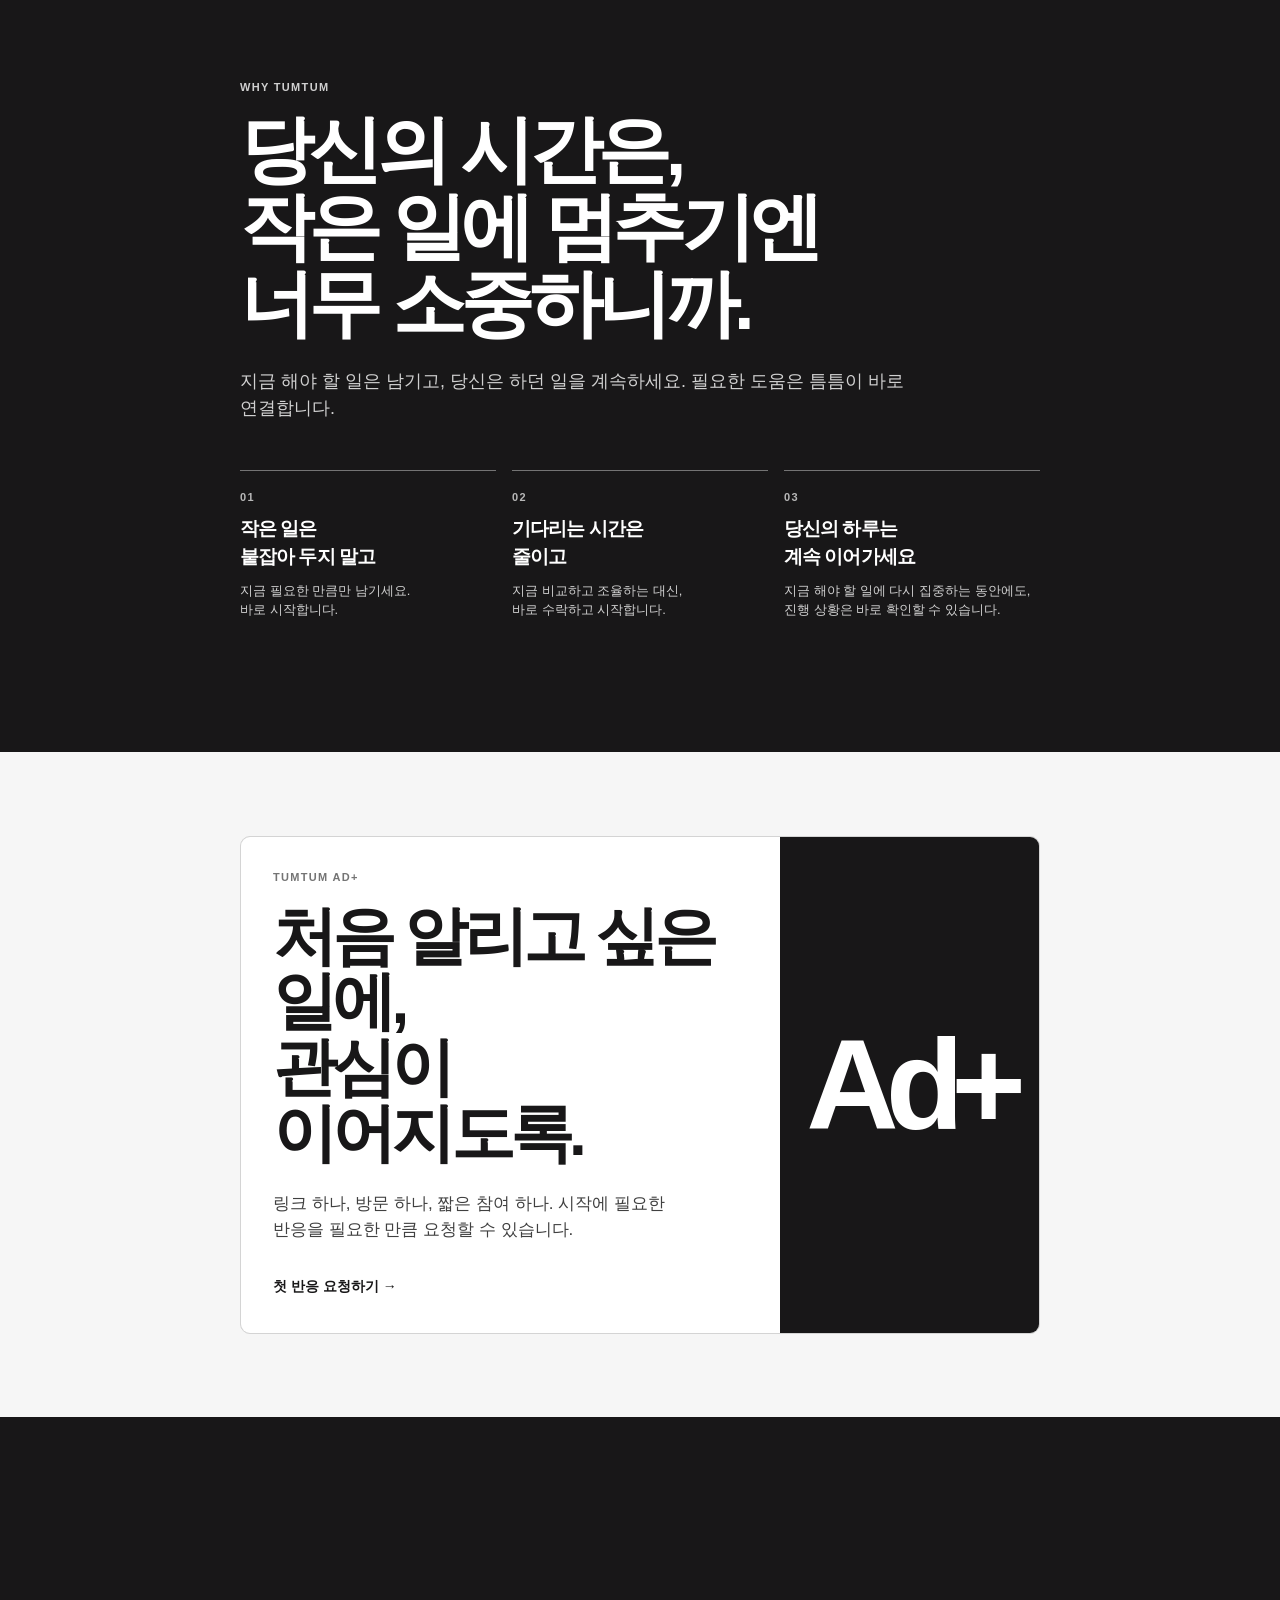
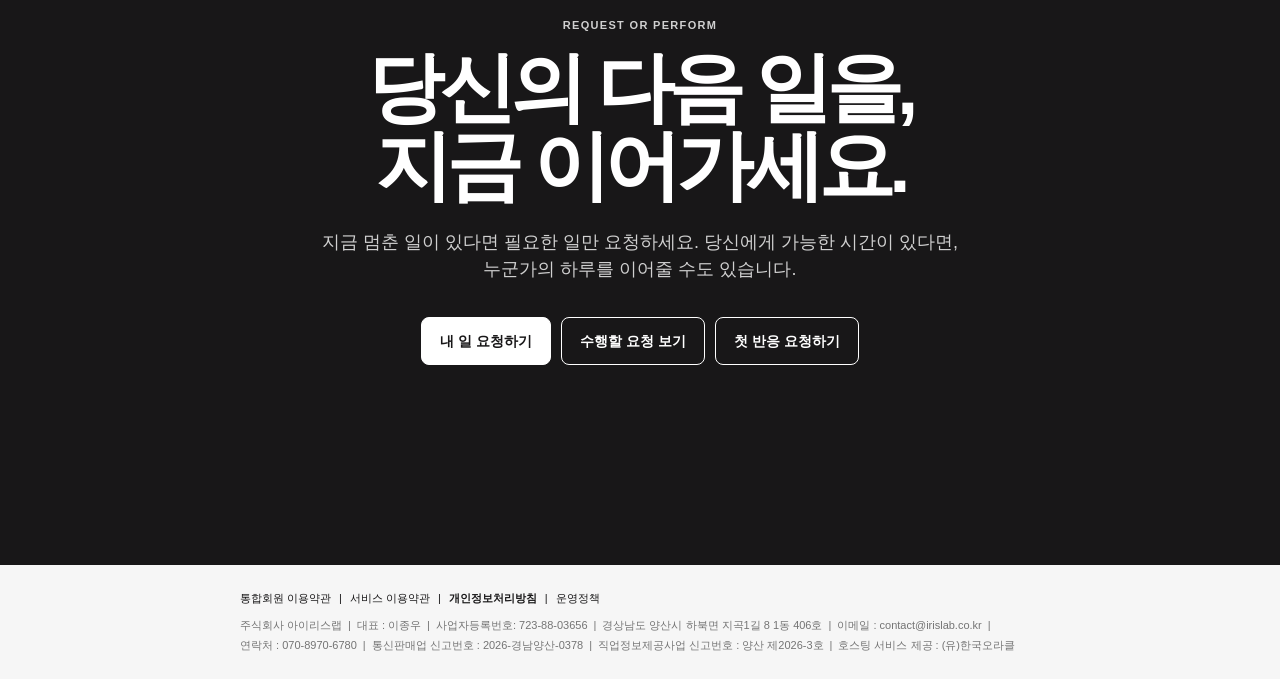
==== commit 704ce7f0: "지금, 바로." ====
--- a/index.html
+++ b/index.html
@@ -3,7 +3,7 @@
 <head>
   <meta charset="UTF-8" />
   <meta name="viewport" content="width=device-width, initial-scale=1.0" />
-  <meta name="description" content="작고 급한 비대면 요청과 빠른 물품 전송을 연결하는 틈틈" />
+  <meta name="description" content="지금, 바로." />
   <title>틈틈</title>
   <link rel="stylesheet" href="./styles.css" />
 </head>
@@ -11,7 +11,7 @@
   <header class="site-header">
     <div class="container header-inner">
       <a class="brand" href="#top" aria-label="틈틈 처음으로">틈틈</a>
-      <nav class="nav" aria-label="페이지 탐색"><a href="#situations">요청하기</a><a href="#start">요청 수행</a><a href="#how">요청 방법</a><a href="#why">틈틈의 방식</a></nav>
+      <nav class="nav" aria-label="페이지 탐색"><a href="./performer.html">수행</a><a href="./index.html">요청</a><a href="./ad.html">Ad+</a></nav>
       <a class="button primary" href="#situations">지금 요청하기</a>
     </div>
   </header>
@@ -22,7 +22,7 @@
         <div class="hero-copy">
           <p class="eyebrow">Small requests, now</p>
           <h1 id="hero-title"><span>작은 일이</span><span>당신의 오늘을</span><span><mark>멈추지 않도록.</mark></span></h1>
-          <p class="lead">필요한 일을 짧게 남기고,<br />멈췄던 다음 일로 돌아가세요.</p>
+          <p class="lead">지금 필요한 일을 바로 남기고,<br />멈췄던 다음으로 돌아가세요.</p>
           <div class="button-row"><a class="button primary" href="#situations">내 일 이어가기</a><a class="button" href="#start">수행할 요청 보기</a></div>
         </div>
       </div>
@@ -31,8 +31,8 @@
     <section class="section statement">
       <div class="container">
         <p class="section-label">No back and forth</p>
-        <h2>남기면,<br /><mark class="statement-heading-emphasis">바로</mark> 시작합니다.</h2>
-        <p>당신은 필요한 일과 원하는 결과만 남기면 됩니다. 견적을 비교하거나 긴 대화를 나누는 대신, 가능한 사람이 확인하고 바로 시작합니다.</p>
+        <h2><mark class="statement-heading-emphasis">지금</mark> 남기면,<br /><mark class="statement-heading-emphasis">바로</mark> 시작합니다.</h2>
+        <p>당신은 지금 필요한 일과 바로 원하는 결과만 남기면 됩니다. 견적을 비교하거나 긴 대화를 나누는 대신, 지금 가능한 사람이 확인하고 바로 시작합니다.</p>
         <div class="micro-promises"><span>견적 없이</span><span>채팅 없이</span><span>바로 시작</span></div>
       </div>
     </section>
@@ -41,13 +41,13 @@
       <div class="container">
         <p class="section-label">Choose your moment</p>
         <h2 class="section-title">지금, 어떤 일이<br />멈춰 있나요?</h2>
-        <p class="section-description">서비스를 고르기 전에, 지금 당신에게 필요한 상황부터 선택하세요.</p>
+        <p class="section-description">서비스를 고르기 전에, 당신에게 바로 필요한 상황부터 선택하세요.</p>
         <div class="situation-grid">
           <article class="situation">
-            <div class="situation-content"><p class="section-label">Remote request</p><h3>작지만, 오늘 안에<br />끝나야 하는 일.</h3><p>PPT 한 장부터 짧은 문구까지. 당신의 흐름을 멈춘 일을 필요한 만큼만 맡기세요.</p><a class="text-link" href="#remote">내 일 이어가기 →</a></div>
+            <div class="situation-content"><p class="section-label">Remote request</p><h3>작지만, 지금 바로<br />끝나야 하는 일.</h3><p>PPT 한 장부터 짧은 문구까지. 지금의 흐름을 멈춘 일을 필요한 만큼 바로 맡기세요.</p><a class="text-link" href="#remote">지금 이어가기 →</a></div>
           </article>
           <article class="situation">
-            <div class="situation-content"><p class="section-label">Fast transfer</p><h3>필요하지만, 지금<br />직접 갈 수 없는 일.</h3><p>필요한 것이 당신에게 닿을 때까지, 이동의 부담을 덜어드립니다.</p><a class="text-link" href="#transfer">빠르게 전송하기 →</a></div>
+            <div class="situation-content"><p class="section-label">Fast transfer</p><h3>지금 필요하지만, <br />바로 갈 수 없는 일.</h3><p>지금 필요한 것이 바로 당신에게 닿을 때까지, 이동의 부담을 덜어드립니다.</p><a class="text-link" href="#transfer">바로 전송하기 →</a></div>
           </article>
         </div>
       </div>
@@ -55,19 +55,19 @@
 
     <section class="section" id="remote">
       <div class="container service-catalog">
-        <p class="section-label">Remote request</p><h2>작은 일을,<br />오늘 안에<br />끝낼 수 있도록.</h2><p>큰 외주를 시작할 필요는 없습니다. 당신에게 필요한 결과만 남기고 다음 일에 집중하세요.</p><div class="examples"><article class="example content-card"><p class="number">01</p><strong>발표 직전, PPT 한 장</strong><span>한 장만 보기 좋게 정리하고 싶을 때.</span></article><article class="example content-card"><p class="number">02</p><strong>보내기 전, 사진 한 장</strong><span>배경 제거·크기 조절·간단 보정이 필요할 때.</span></article><article class="example content-card"><p class="number">03</p><strong>전하기 전, 짧은 문장</strong><span>소개 문구나 메시지를 다듬고 싶을 때.</span></article></div>
+        <p class="section-label">Remote request</p><h2>지금의 작은 일을,<br />바로 끝낼 수 있도록.</h2><p>큰 외주를 시작할 필요는 없습니다. 지금 당신에게 필요한 결과만 남기고 바로 다음 일에 집중하세요.</p><div class="examples"><article class="example content-card"><p class="number">01</p><strong>발표 직전, PPT 한 장</strong><span>한 장만 보기 좋게 정리하고 싶을 때.</span></article><article class="example content-card"><p class="number">02</p><strong>보내기 전, 사진 한 장</strong><span>배경 제거·크기 조절·간단 보정이 필요할 때.</span></article><article class="example content-card"><p class="number">03</p><strong>전하기 전, 짧은 문장</strong><span>소개 문구나 메시지를 다듬고 싶을 때.</span></article></div>
       </div>
     </section>
 
     <section class="section" id="transfer">
       <div class="container service-catalog">
-        <p class="section-label">Fast transfer</p><h2>필요한 것을,<br />필요한 순간에<br />받을 수 있도록.</h2><p>수령부터 구매, 전달까지. 필요한 것이 필요한 곳에 닿도록 요청할 수 있습니다.</p><div class="examples"><article class="example content-card"><p class="number">01</p><strong>내가 가진 것 전송하기</strong><span>이미 가진 것을 원하는 위치로 전송할 때.</span></article><article class="example content-card"><p class="number">02</p><strong>대신 수령하기</strong><span>매장이나 지정 장소에서 전송받을 때.</span></article><article class="example content-card"><p class="number">03</p><strong>필요한 것 구매하기</strong><span>장보기·줄서기 후 필요한 것을 전송받을 때.</span></article></div>
+        <p class="section-label">Fast transfer</p><h2>필요한 것을,<br />필요한 순간에<br />받을 수 있도록.</h2><p>수령부터 구매, 전달까지. 당신이 지금 필요한 것이 바로 닿도록 요청할 수 있습니다.</p><div class="examples"><article class="example content-card"><p class="number">01</p><strong>내가 가진 것 전송하기</strong><span>이미 가진 것을 원하는 위치로 전송할 때.</span></article><article class="example content-card"><p class="number">02</p><strong>대신 수령하기</strong><span>매장이나 지정 장소에서 전송받을 때.</span></article><article class="example content-card"><p class="number">03</p><strong>필요한 것 구매하기</strong><span>장보기·줄서기 후 필요한 것을 전송받을 때.</span></article></div>
       </div>
     </section>
 
     <section class="section" id="how">
       <div class="container flow-layout">
-        <div class="flow-intro"><p class="section-label">Request in minutes</p><h2>짧게 남기고,<br />멈췄던 일을<br />이어가세요.</h2><p class="section-description">필요한 일과 원하는 결과만 남기면 됩니다. 비교하고 조율하는 대신, 당신의 다음 일에 집중하세요.</p></div>
+        <div class="flow-intro"><p class="section-label">Request in minutes</p><h2>지금 남기고,<br />바로 이어가세요.</h2><p class="section-description">지금 필요한 일과 원하는 결과만 남기면 됩니다. 비교하고 조율하는 대신, 당신의 바로 다음 일에 집중하세요.</p></div>
         <div class="request-cards">
           <article class="request-card content-card"><div class="request-card-heading"><span>무엇을 요청하시나요?</span></div><strong>PPT 한 장 다듬기</strong></article>
           <article class="request-card content-card"><div class="request-card-heading"><span>원하는 결과</span></div><strong>텍스트를 보기 좋게 정리해 주세요.</strong></article>
@@ -77,7 +77,7 @@
     </section>
 
     <section class="section why" id="why">
-      <div class="container"><p class="section-label">Why tumtum</p><h2 class="section-title">당신의 시간은,<br />작은 일에 멈추기엔<br />너무 소중하니까.</h2><p class="section-description">해야 할 일은 남기고, 당신은 하던 일을 계속하세요. 필요한 도움은 틈틈이 연결합니다.</p><ul class="principles"><li><strong>작은 일은<br />붙잡아 두지 말고</strong><span>지금 필요한 만큼만 남기세요. 큰 의뢰가 아니어도, 도움은 시작될 수 있습니다.</span></li><li><strong>기다리는 시간은<br />줄이고</strong><span>비교하고 조율하는 대신, 가능한 사람이 요청을 확인하고 시작합니다.</span></li><li><strong>당신의 하루는<br />계속 이어가세요</strong><span>해야 할 일에 다시 집중하는 동안에도, 요청의 진행 상황은 확인할 수 있습니다.</span></li></ul></div>
+      <div class="container"><p class="section-label">Why tumtum</p><h2 class="section-title">당신의 시간은,<br />작은 일에 멈추기엔<br />너무 소중하니까.</h2><p class="section-description">지금 해야 할 일은 남기고, 당신은 하던 일을 계속하세요. 필요한 도움은 틈틈이 바로 연결합니다.</p><ul class="principles"><li><strong>작은 일은<br />붙잡아 두지 말고</strong><span>지금 필요한 만큼만 남기세요. <br/>바로 시작합니다.</span></li><li><strong>기다리는 시간은<br />줄이고</strong><span>지금 비교하고 조율하는 대신, <br/>바로 수락하고 시작합니다.</span></li><li><strong>당신의 하루는<br />계속 이어가세요</strong><span>지금 해야 할 일에 다시 집중하는 동안에도, <br/>진행 상황은 바로 확인할 수 있습니다.</span></li></ul></div>
     </section>
 
     <section class="section" id="ad-plus"><div class="container ad-entry"><div class="ad-entry-copy"><p class="section-label">Tumtum Ad+</p><h2>처음 알리고 싶은 일에,<br />관심이 이어지도록.</h2><p>링크 하나, 방문 하나, 짧은 참여 하나. 시작에 필요한 반응을 필요한 만큼 요청할 수 있습니다.</p><a class="text-link" href="./ad.html">첫 반응 요청하기 →</a></div><div class="ad-signature" aria-hidden="true"><strong>Ad+</strong></div></div></section>
--- a/styles.css
+++ b/styles.css
@@ -48,6 +48,7 @@
 #situations { text-align: center; }
 #situations .section-description { margin-inline: auto; }
 .situation-grid { display: grid; grid-template-columns: repeat(2, 1fr); gap: 16px; margin-top: 56px; text-align: left; }
+.performer-page .situation-grid { grid-template-columns: repeat(3, 1fr); }
 .examples { display: grid; grid-template-columns: repeat(2, 1fr); gap: 1px; overflow: hidden; border: 1px solid var(--outline-strong); border-radius: var(--radius-card); background: var(--outline-strong); }
 .situation { overflow: hidden; border: 1px solid var(--outline-strong); border-radius: var(--radius-card); }
 .situation-content { padding: 34px; }
@@ -67,6 +68,7 @@
 #transfer { padding-top: clamp(48px, 6vw, 80px); text-align: left; background: var(--canvas); }
 #transfer .service-catalog h2, #transfer .service-catalog > p:not(.section-label) { margin-left: 0; }
 #transfer .service-catalog .examples { text-align: left; }
+.performer-page #responses { padding: clamp(48px, 6vw, 80px) 0; background: var(--canvas); }
 .flow-layout { display: grid; grid-template-columns: .85fr 1.15fr; gap: 9vw; align-items: start; }
 .flow-intro { position: sticky; top: 110px; }
 .flow-intro h2 { margin: 16px 0 0; font-size: clamp(42px, 5.2vw, 66px); line-height: 1.04; letter-spacing: -.075em; }
@@ -144,6 +146,10 @@
 .ad-page .principles strong { display: block; }
 .ad-page .principles span { display: block; margin-top: 7px; color: #404040; }
 
+@media (max-width: 1020px) {
+  .performer-page .situation-grid { grid-template-columns: repeat(2, 1fr); }
+}
+
 @media (max-width: 760px) {
   .container { width: min(calc(100% - 32px), var(--max-width)); }
   .header-inner { min-height: 64px; }
@@ -160,7 +166,7 @@
   .micro-promises { display: flex; width: 100%; flex-direction: row; gap: 0; margin-top: 40px; white-space: nowrap; }
   .micro-promises span { display: block; padding: 0; font-size: clamp(10px, 3vw, 13px); }
   .micro-promises span + span::before { display: inline; margin: 0 7px; }
-  .situation-grid, .actions, .service-catalog .examples { grid-template-columns: 1fr; }
+  .situation-grid, .performer-page .situation-grid, .actions, .service-catalog .examples { grid-template-columns: 1fr; }
   #transfer { text-align: left; }
   #transfer .service-catalog h2, #transfer .service-catalog > p:not(.section-label) { margin-left: 0; }
   .service-catalog .example { display: grid; min-height: 0; grid-template-columns: auto 1fr; column-gap: 10px; padding: 12px; }
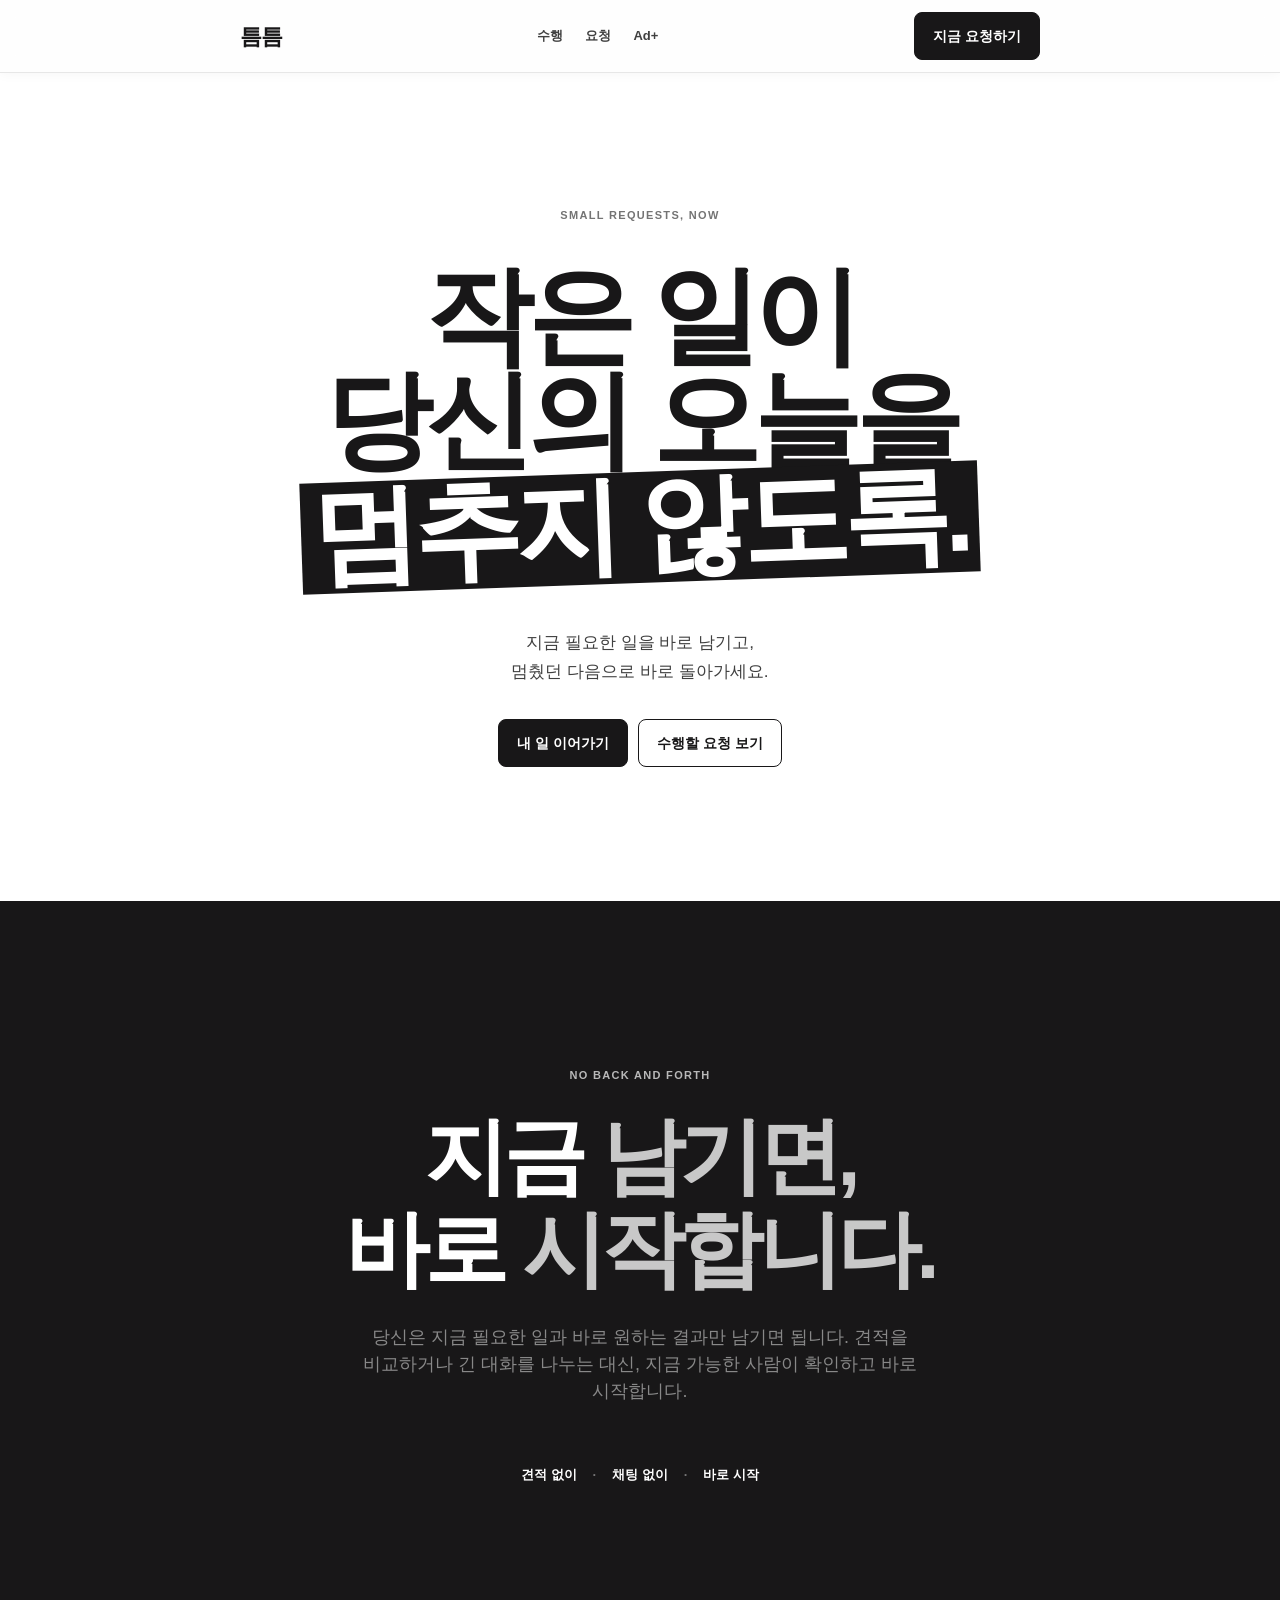
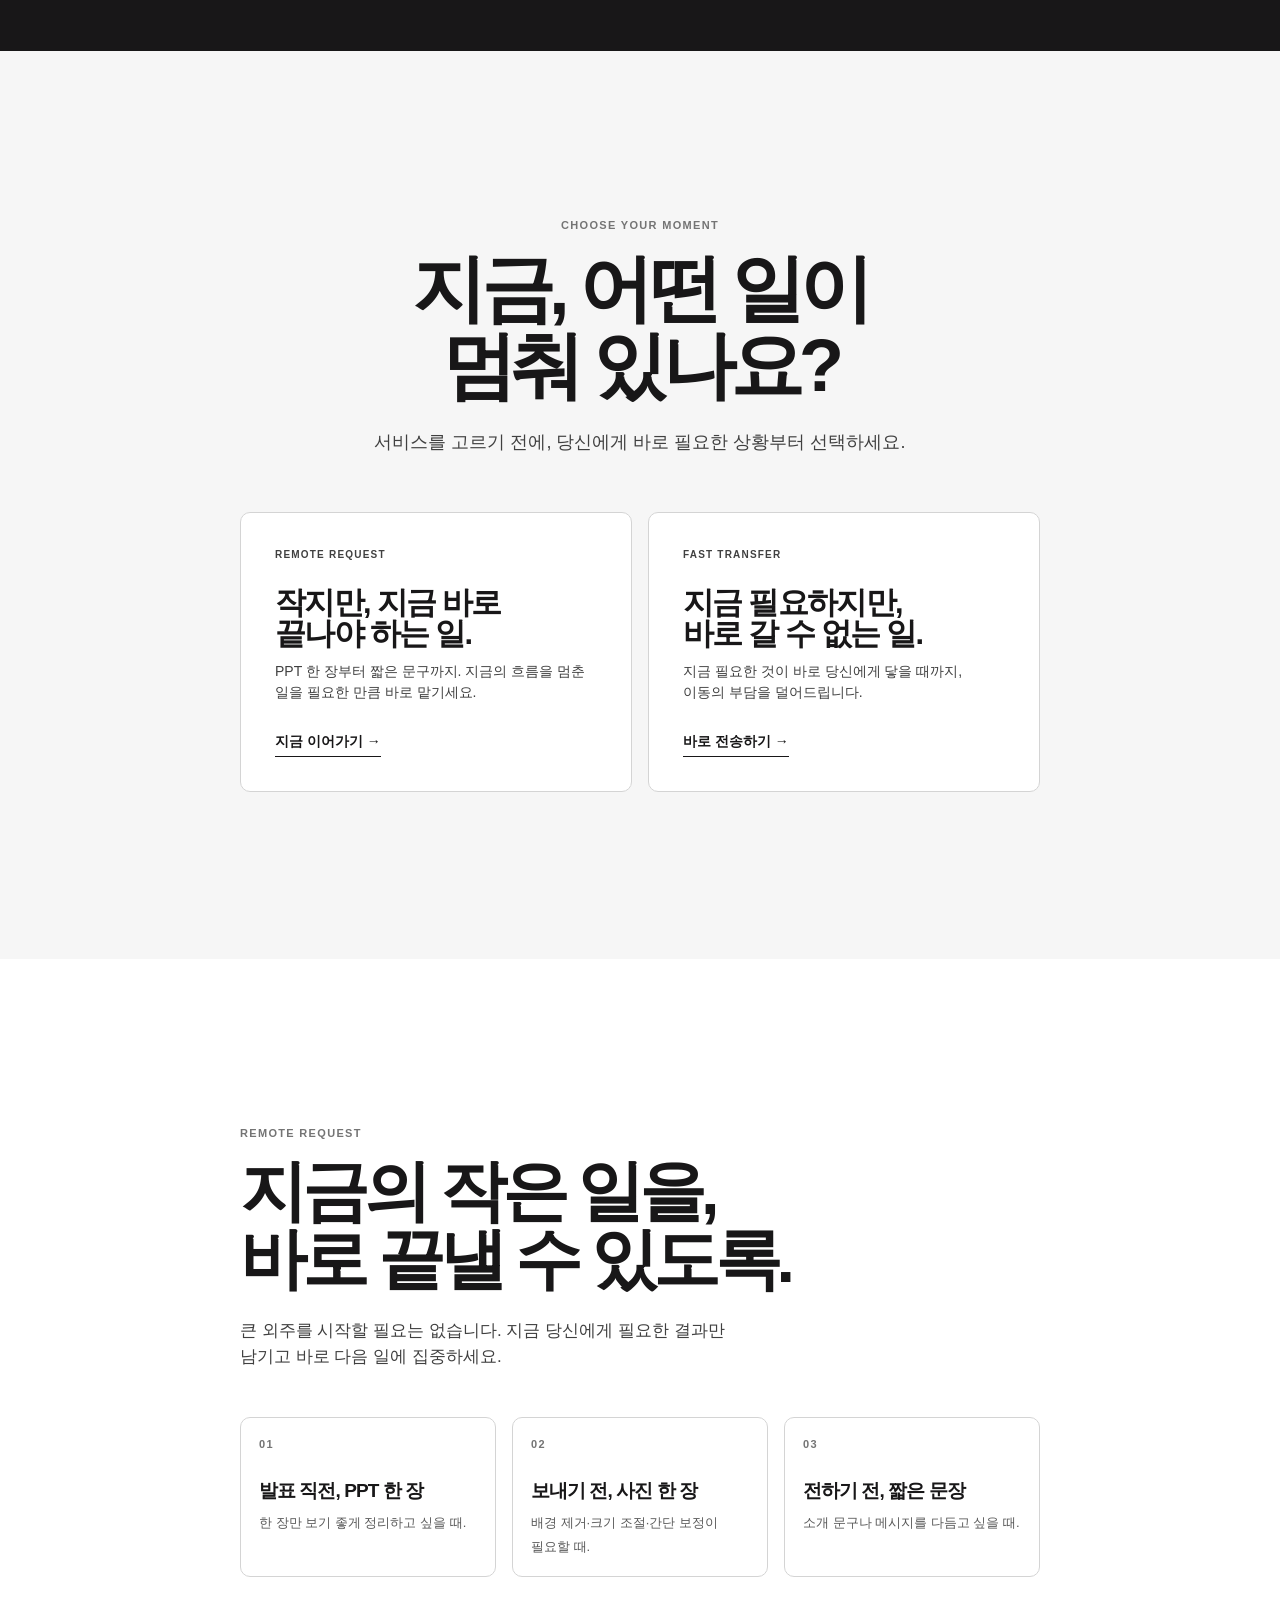
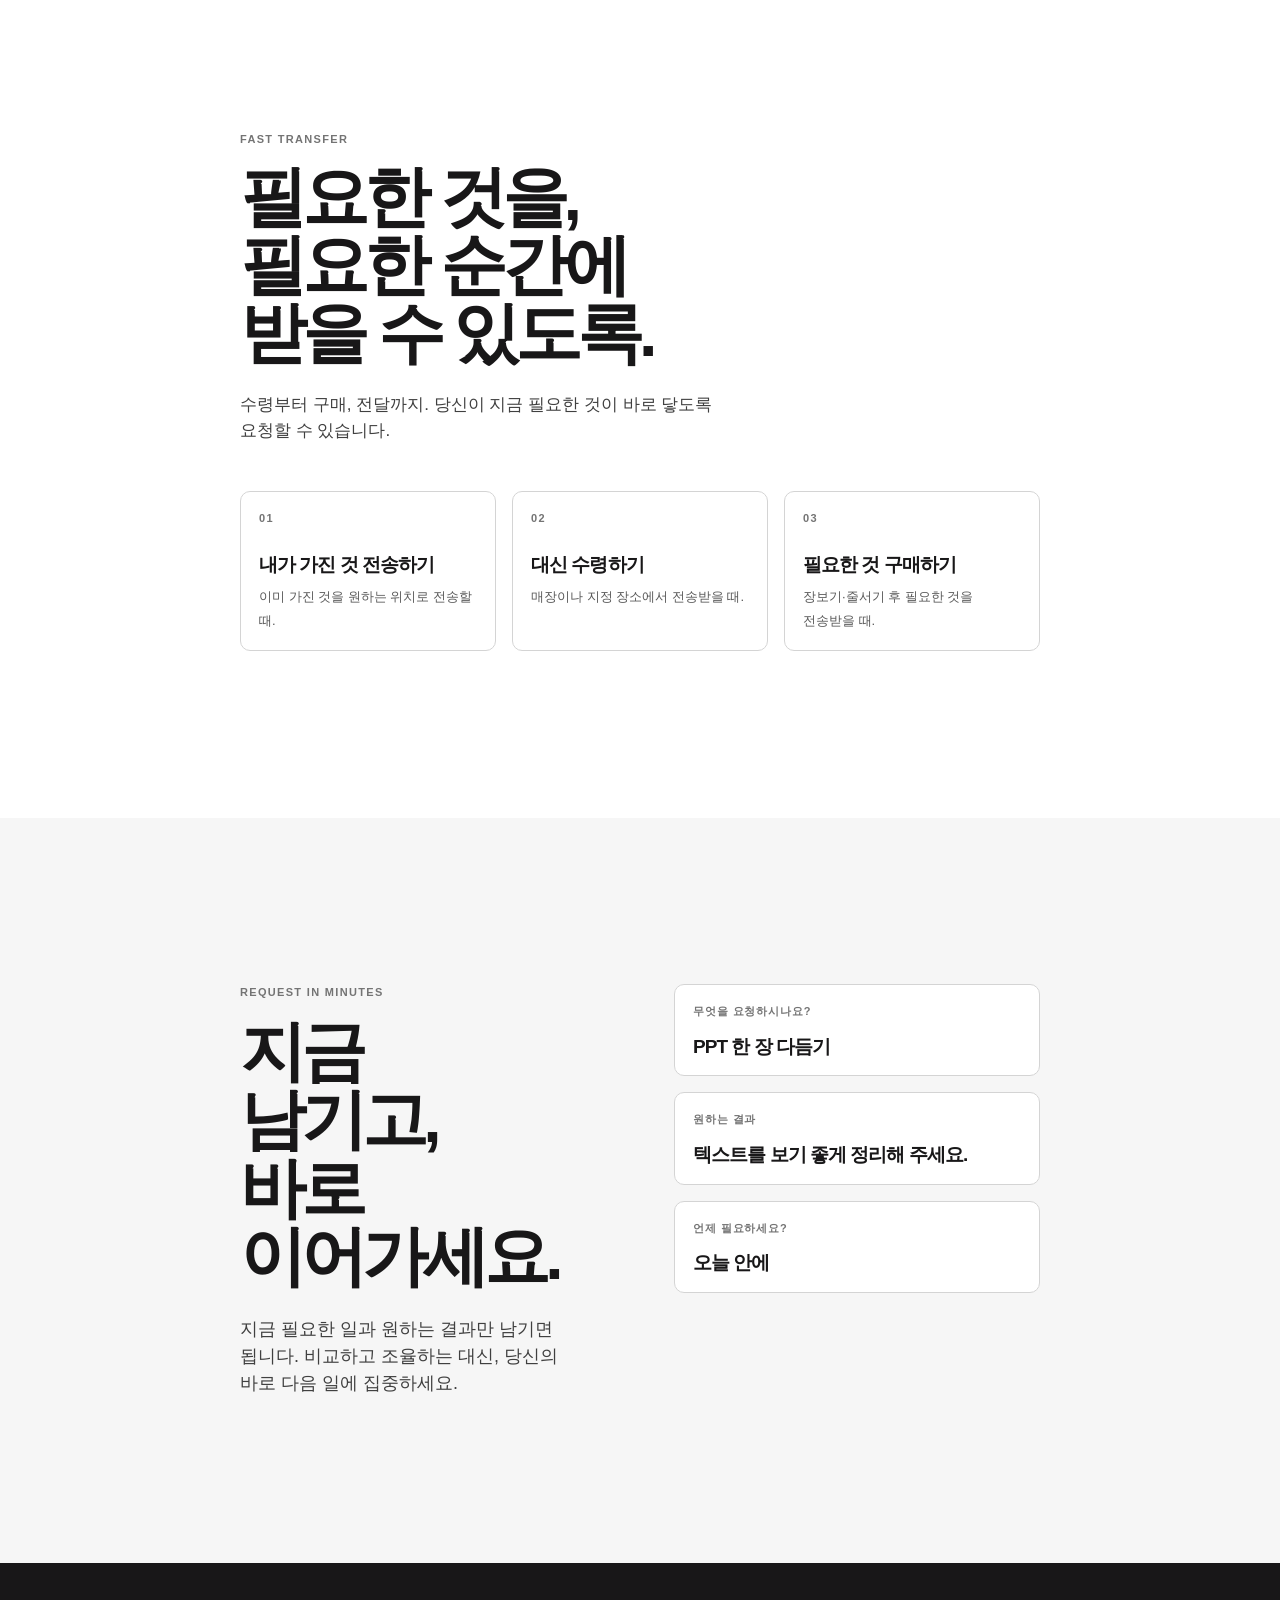
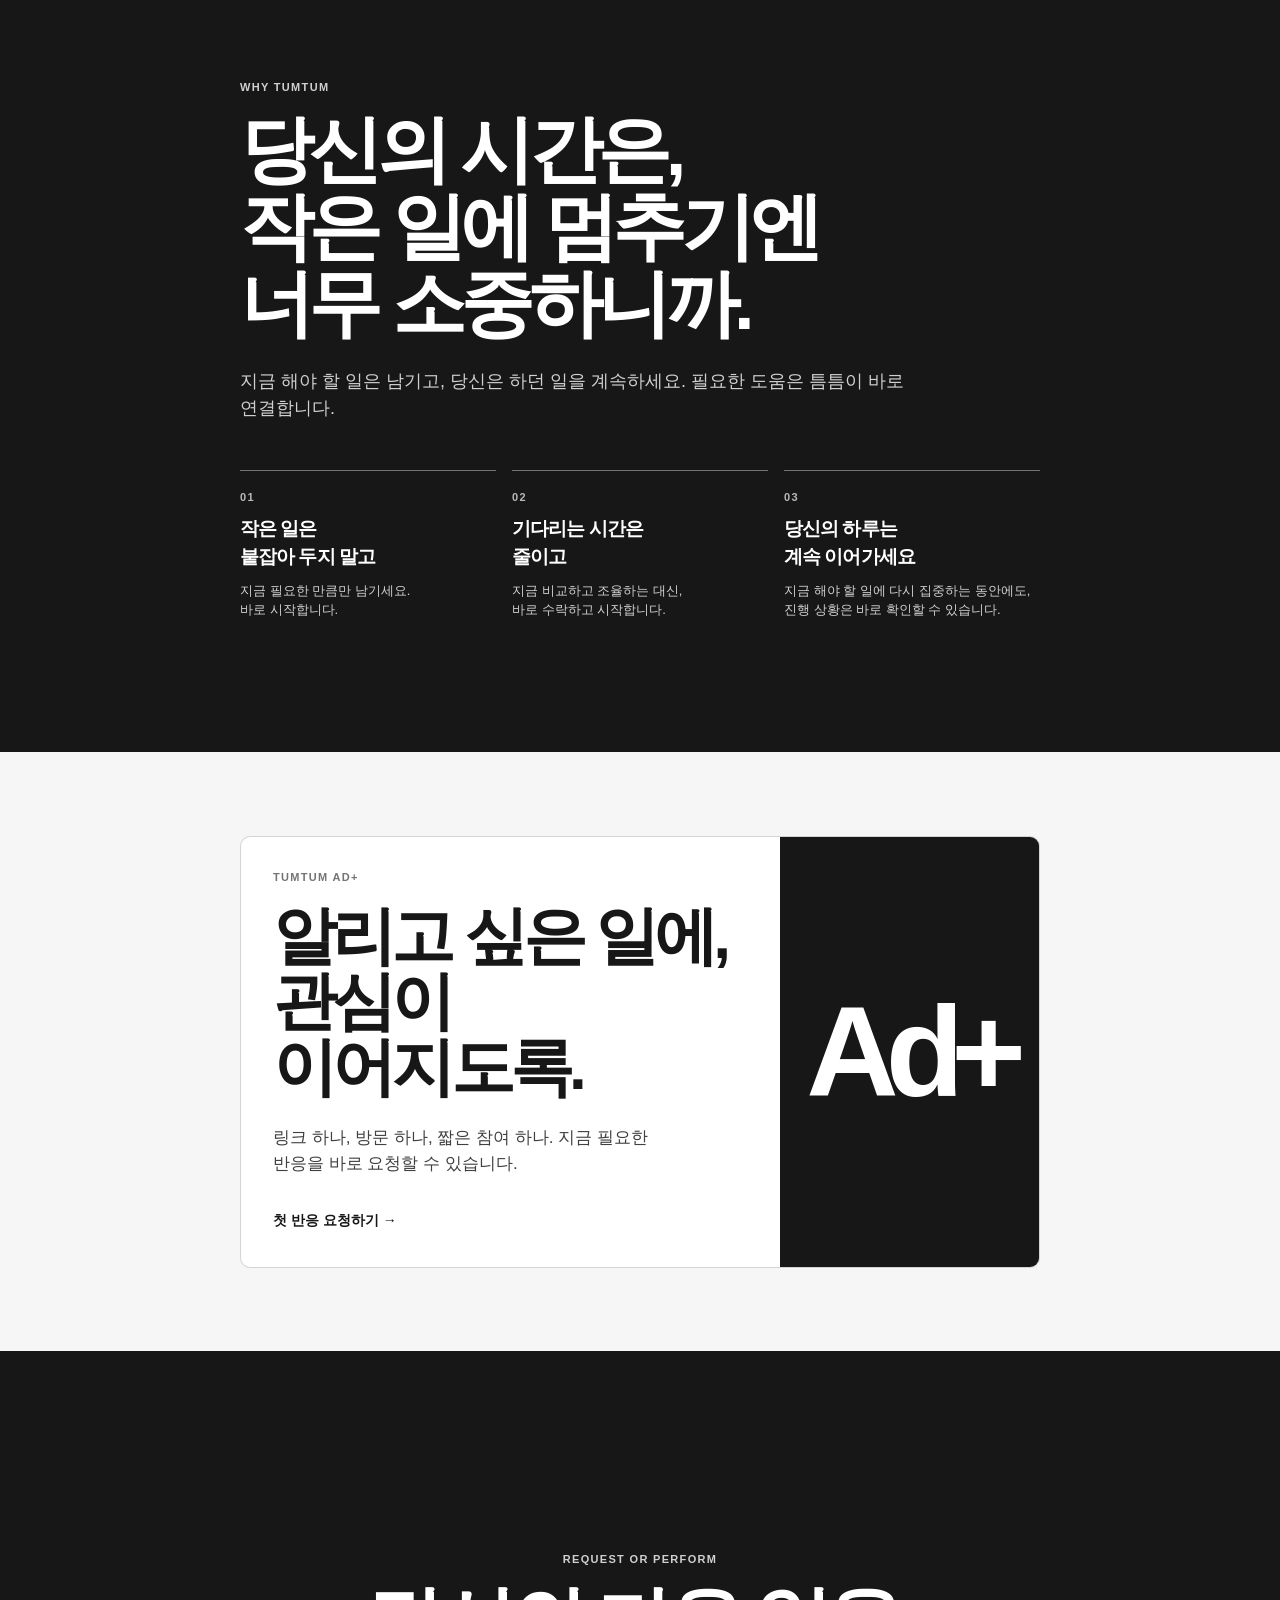
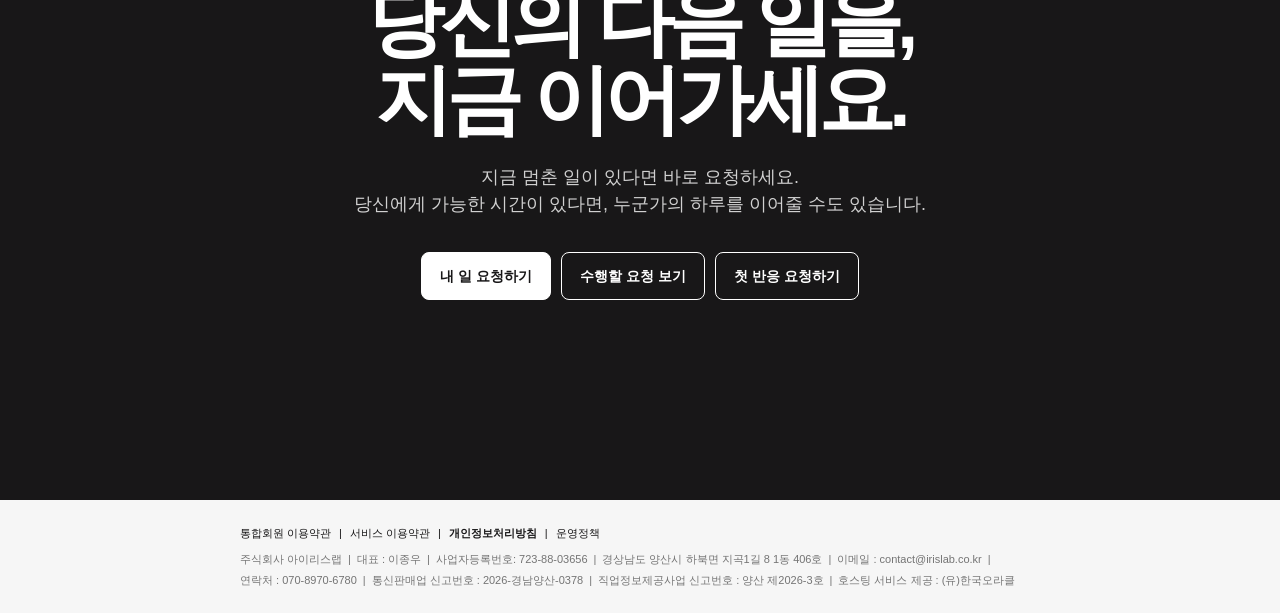
==== commit d50711fd: "메인랜딩화면추가 및 각종 텍스트 수정" ====
--- a/index.html
+++ b/index.html
@@ -22,7 +22,7 @@
         <div class="hero-copy">
           <p class="eyebrow">Small requests, now</p>
           <h1 id="hero-title"><span>작은 일이</span><span>당신의 오늘을</span><span><mark>멈추지 않도록.</mark></span></h1>
-          <p class="lead">지금 필요한 일을 바로 남기고,<br />멈췄던 다음으로 돌아가세요.</p>
+          <p class="lead">지금 필요한 일을 바로 남기고,<br />멈췄던 다음으로 바로 돌아가세요.</p>
           <div class="button-row"><a class="button primary" href="#situations">내 일 이어가기</a><a class="button" href="#start">수행할 요청 보기</a></div>
         </div>
       </div>
@@ -80,9 +80,9 @@
       <div class="container"><p class="section-label">Why tumtum</p><h2 class="section-title">당신의 시간은,<br />작은 일에 멈추기엔<br />너무 소중하니까.</h2><p class="section-description">지금 해야 할 일은 남기고, 당신은 하던 일을 계속하세요. 필요한 도움은 틈틈이 바로 연결합니다.</p><ul class="principles"><li><strong>작은 일은<br />붙잡아 두지 말고</strong><span>지금 필요한 만큼만 남기세요. <br/>바로 시작합니다.</span></li><li><strong>기다리는 시간은<br />줄이고</strong><span>지금 비교하고 조율하는 대신, <br/>바로 수락하고 시작합니다.</span></li><li><strong>당신의 하루는<br />계속 이어가세요</strong><span>지금 해야 할 일에 다시 집중하는 동안에도, <br/>진행 상황은 바로 확인할 수 있습니다.</span></li></ul></div>
     </section>
 
-    <section class="section" id="ad-plus"><div class="container ad-entry"><div class="ad-entry-copy"><p class="section-label">Tumtum Ad+</p><h2>처음 알리고 싶은 일에,<br />관심이 이어지도록.</h2><p>링크 하나, 방문 하나, 짧은 참여 하나. 시작에 필요한 반응을 필요한 만큼 요청할 수 있습니다.</p><a class="text-link" href="./ad.html">첫 반응 요청하기 →</a></div><div class="ad-signature" aria-hidden="true"><strong>Ad+</strong></div></div></section>
+    <section class="section" id="ad-plus"><div class="container ad-entry"><div class="ad-entry-copy"><p class="section-label">Tumtum Ad+</p><h2>알리고 싶은 일에,<br />관심이 이어지도록.</h2><p>링크 하나, 방문 하나, 짧은 참여 하나. 지금 필요한 반응을 바로 요청할 수 있습니다.</p><a class="text-link" href="./ad.html">첫 반응 요청하기 →</a></div><div class="ad-signature" aria-hidden="true"><strong>Ad+</strong></div></div></section>
 
-    <section class="section cta" id="start"><div class="container"><p class="section-label">Request or perform</p><h2>당신의 다음 일을,<br />지금 이어가세요.</h2><p class="section-description">지금 멈춘 일이 있다면 필요한 일만 요청하세요. 당신에게 가능한 시간이 있다면, 누군가의 하루를 이어줄 수도 있습니다.</p><div class="button-row"><a class="button primary" href="#situations">내 일 요청하기</a><a class="button" href="#start">수행할 요청 보기</a><a class="button" href="./ad.html">첫 반응 요청하기</a></div></div></section>
+    <section class="section cta" id="start"><div class="container"><p class="section-label">Request or perform</p><h2>당신의 다음 일을,<br />지금 이어가세요.</h2><p class="section-description">지금 멈춘 일이 있다면 바로 요청하세요. <br/>당신에게 가능한 시간이 있다면, 누군가의 하루를 이어줄 수도 있습니다.</p><div class="button-row"><a class="button primary" href="#situations">내 일 요청하기</a><a class="button" href="#start">수행할 요청 보기</a><a class="button" href="./ad.html">첫 반응 요청하기</a></div></div></section>
   </main>
   <footer><div class="container"><div class="footer-policy"><span>통합회원 이용약관</span><i aria-hidden="true">|</i><span>서비스 이용약관</span><i aria-hidden="true">|</i><strong>개인정보처리방침</strong><i aria-hidden="true">|</i><span>운영정책</span></div><div class="footer-info"><span>주식회사 아이리스랩</span><span>대표 : 이종우</span><span>사업자등록번호: 723-88-03656</span><span>경상남도 양산시 하북면 지곡1길 8 1동 406호</span><span>이메일 : contact@irislab.co.kr</span><span>연락처 : 070-8970-6780</span><span>통신판매업 신고번호 : 2026-경남양산-0378</span><span>직업정보제공사업 신고번호 : 양산 제2026-3호</span><span>호스팅 서비스 제공 : (유)한국오라클</span></div></div></footer>
   <script src="./scripts.js"></script>
--- a/styles.css
+++ b/styles.css
@@ -204,3 +204,43 @@
   .ad-page .why .principles { grid-template-columns: 1fr; gap: 0; }
 }
 
+.entry-page { min-height: 100svh; overflow: hidden; background: var(--canvas); }
+.entry-main { display: flex; width: min(calc(100% - 48px), 1200px); min-height: 100svh; margin: 0 auto; flex-direction: column; }
+.entry-topline { display: flex; min-height: 76px; align-items: center; justify-content: space-between; border-bottom: 1px solid var(--outline); }
+.entry-topline p, .entry-footer { margin: 0; color: var(--muted); font-size: 11px; font-weight: 700; letter-spacing: .12em; text-transform: uppercase; }
+.entry-hero { display: grid; flex: 1; grid-template-columns: minmax(0, 1.05fr) minmax(450px, .95fr); gap: clamp(48px, 8vw, 128px); align-items: center; }
+.entry-copy .eyebrow { margin-bottom: 28px; }
+.entry-copy h1 { margin: 0; font-size: clamp(90px, 11vw, 164px); line-height: .82; letter-spacing: -.09em; }
+.entry-copy h1 span, .entry-copy h1 mark { display: block; }
+.entry-copy h1 mark { width: fit-content; margin: .08em 0 0 -.04em; padding: .03em .09em .09em; color: var(--white); background: var(--ink); font-weight: 700; transform: rotate(-2deg); }
+.entry-copy > p:last-child { margin: clamp(32px, 5vh, 56px) 0 0; color: #404040; font-size: clamp(16px, 1.35vw, 19px); line-height: 1.65; }
+.entry-links { display: grid; }
+.entry-link { position: relative; display: grid; min-height: clamp(110px, 14vh, 150px); grid-template-columns: 45px minmax(100px, .8fr) 1.3fr 28px; gap: 14px; align-items: center; border-top: 1px solid var(--ink); transition: padding .25s ease, color .25s ease, background .25s ease; }
+.entry-link:last-child { border-bottom: 1px solid var(--ink); }
+.entry-link:hover, .entry-link:focus-visible { padding-inline: 18px; color: var(--white); background: var(--ink); outline: none; }
+.entry-link-number { align-self: start; padding-top: 25px; color: var(--muted); font-size: 11px; font-weight: 700; letter-spacing: .1em; }
+.entry-link:hover .entry-link-number, .entry-link:focus-visible .entry-link-number { color: #c8c8c8; }
+.entry-link-name { font-family: "ONE Mobile Title", "ONE Mobile Body", sans-serif; font-size: clamp(30px, 3.5vw, 48px); font-weight: 800; letter-spacing: -.08em; }
+.entry-link-description { color: #595959; font-size: 14px; line-height: 1.5; }
+.entry-link:hover .entry-link-description, .entry-link:focus-visible .entry-link-description { color: #d0d0d0; }
+.entry-link-arrow { font-size: 25px; font-weight: 300; transition: transform .25s ease; }
+.entry-link:hover .entry-link-arrow, .entry-link:focus-visible .entry-link-arrow { transform: translate(3px, -3px); }
+.entry-footer { padding: 20px 0 25px; }
+
+@media (max-width: 760px) {
+  .entry-page { overflow: auto; }
+  .entry-main { width: min(calc(100% - 32px), 1200px); min-height: 100svh; }
+  .entry-topline { min-height: 64px; }
+  .entry-topline p { display: none; }
+  .entry-hero { display: block; padding: 9vh 0 5vh; }
+  .entry-copy h1 { font-size: clamp(70px, 23vw, 108px); }
+  .entry-copy > p:last-child { margin-top: 34px; font-size: 15px; }
+  .entry-links { margin-top: clamp(54px, 10vh, 82px); }
+  .entry-link { min-height: 100px; grid-template-columns: 30px minmax(72px, .72fr) 1fr 18px; gap: 8px; }
+  .entry-link-number { padding-top: 18px; }
+  .entry-link-name { font-size: 30px; }
+  .entry-link-description { font-size: 12px; }
+  .entry-link-arrow { font-size: 19px; }
+  .entry-footer { margin-top: auto; font-size: 9px; letter-spacing: .08em; }
+}
+
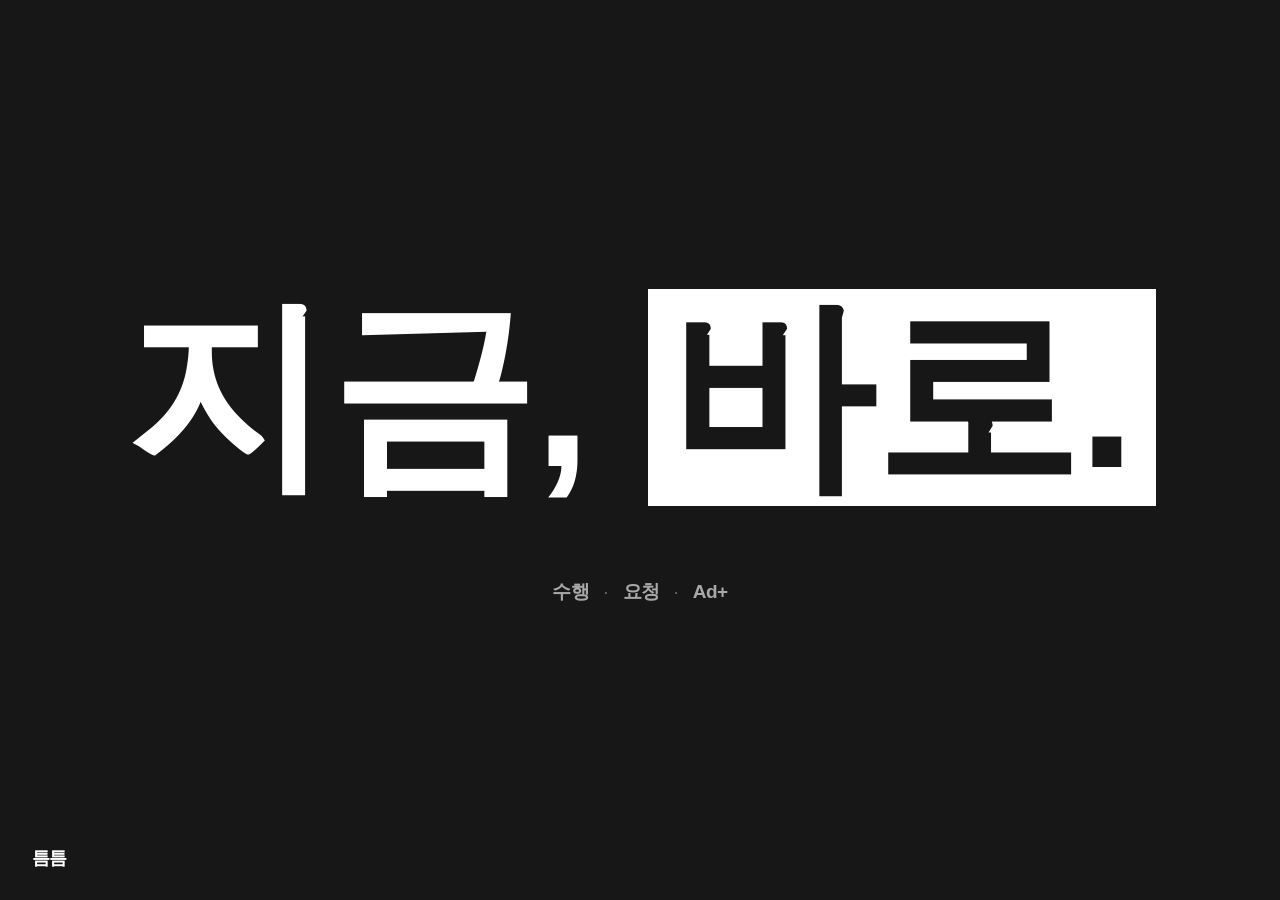
==== commit ae71681f: "메인랜딩 및 구조 수정 완" ====
--- a/index.html
+++ b/index.html
@@ -4,87 +4,22 @@
   <meta charset="UTF-8" />
   <meta name="viewport" content="width=device-width, initial-scale=1.0" />
   <meta name="description" content="지금, 바로." />
-  <title>틈틈</title>
+  <title>지금, 바로. · 틈틈</title>
   <link rel="stylesheet" href="./styles.css" />
 </head>
-<body class="home-page">
-  <header class="site-header">
-    <div class="container header-inner">
-      <a class="brand" href="#top" aria-label="틈틈 처음으로">틈틈</a>
-      <nav class="nav" aria-label="페이지 탐색"><a href="./performer.html">수행</a><a href="./index.html">요청</a><a href="./ad.html">Ad+</a></nav>
-      <a class="button primary" href="#situations">지금 요청하기</a>
-    </div>
-  </header>
-
-  <main id="top">
-    <section class="hero" aria-labelledby="hero-title">
-      <div class="hero-grid">
-        <div class="hero-copy">
-          <p class="eyebrow">Small requests, now</p>
-          <h1 id="hero-title"><span>작은 일이</span><span>당신의 오늘을</span><span><mark>멈추지 않도록.</mark></span></h1>
-          <p class="lead">지금 필요한 일을 바로 남기고,<br />멈췄던 다음으로 바로 돌아가세요.</p>
-          <div class="button-row"><a class="button primary" href="#situations">내 일 이어가기</a><a class="button" href="#start">수행할 요청 보기</a></div>
-        </div>
-      </div>
+<body class="entry-page">
+  <main class="entry-main" aria-labelledby="entry-title">
+    <section class="entry-hero">
+      <h1 id="entry-title"><span class="entry-title-copy">지금, <mark>바로.</mark></span></h1>
+      <nav class="entry-links" aria-label="서비스 선택">
+        <a href="./agent.html">수행</a>
+        <span class="entry-separator" aria-hidden="true">·</span>
+        <a href="./request.html">요청</a>
+        <span class="entry-separator" aria-hidden="true">·</span>
+        <a href="./ad.html">Ad+</a>
+      </nav>
     </section>
-
-    <section class="section statement">
-      <div class="container">
-        <p class="section-label">No back and forth</p>
-        <h2><mark class="statement-heading-emphasis">지금</mark> 남기면,<br /><mark class="statement-heading-emphasis">바로</mark> 시작합니다.</h2>
-        <p>당신은 지금 필요한 일과 바로 원하는 결과만 남기면 됩니다. 견적을 비교하거나 긴 대화를 나누는 대신, 지금 가능한 사람이 확인하고 바로 시작합니다.</p>
-        <div class="micro-promises"><span>견적 없이</span><span>채팅 없이</span><span>바로 시작</span></div>
-      </div>
-    </section>
-
-    <section class="section" id="situations">
-      <div class="container">
-        <p class="section-label">Choose your moment</p>
-        <h2 class="section-title">지금, 어떤 일이<br />멈춰 있나요?</h2>
-        <p class="section-description">서비스를 고르기 전에, 당신에게 바로 필요한 상황부터 선택하세요.</p>
-        <div class="situation-grid">
-          <article class="situation">
-            <div class="situation-content"><p class="section-label">Remote request</p><h3>작지만, 지금 바로<br />끝나야 하는 일.</h3><p>PPT 한 장부터 짧은 문구까지. 지금의 흐름을 멈춘 일을 필요한 만큼 바로 맡기세요.</p><a class="text-link" href="#remote">지금 이어가기 →</a></div>
-          </article>
-          <article class="situation">
-            <div class="situation-content"><p class="section-label">Fast transfer</p><h3>지금 필요하지만, <br />바로 갈 수 없는 일.</h3><p>지금 필요한 것이 바로 당신에게 닿을 때까지, 이동의 부담을 덜어드립니다.</p><a class="text-link" href="#transfer">바로 전송하기 →</a></div>
-          </article>
-        </div>
-      </div>
-    </section>
-
-    <section class="section" id="remote">
-      <div class="container service-catalog">
-        <p class="section-label">Remote request</p><h2>지금의 작은 일을,<br />바로 끝낼 수 있도록.</h2><p>큰 외주를 시작할 필요는 없습니다. 지금 당신에게 필요한 결과만 남기고 바로 다음 일에 집중하세요.</p><div class="examples"><article class="example content-card"><p class="number">01</p><strong>발표 직전, PPT 한 장</strong><span>한 장만 보기 좋게 정리하고 싶을 때.</span></article><article class="example content-card"><p class="number">02</p><strong>보내기 전, 사진 한 장</strong><span>배경 제거·크기 조절·간단 보정이 필요할 때.</span></article><article class="example content-card"><p class="number">03</p><strong>전하기 전, 짧은 문장</strong><span>소개 문구나 메시지를 다듬고 싶을 때.</span></article></div>
-      </div>
-    </section>
-
-    <section class="section" id="transfer">
-      <div class="container service-catalog">
-        <p class="section-label">Fast transfer</p><h2>필요한 것을,<br />필요한 순간에<br />받을 수 있도록.</h2><p>수령부터 구매, 전달까지. 당신이 지금 필요한 것이 바로 닿도록 요청할 수 있습니다.</p><div class="examples"><article class="example content-card"><p class="number">01</p><strong>내가 가진 것 전송하기</strong><span>이미 가진 것을 원하는 위치로 전송할 때.</span></article><article class="example content-card"><p class="number">02</p><strong>대신 수령하기</strong><span>매장이나 지정 장소에서 전송받을 때.</span></article><article class="example content-card"><p class="number">03</p><strong>필요한 것 구매하기</strong><span>장보기·줄서기 후 필요한 것을 전송받을 때.</span></article></div>
-      </div>
-    </section>
-
-    <section class="section" id="how">
-      <div class="container flow-layout">
-        <div class="flow-intro"><p class="section-label">Request in minutes</p><h2>지금 남기고,<br />바로 이어가세요.</h2><p class="section-description">지금 필요한 일과 원하는 결과만 남기면 됩니다. 비교하고 조율하는 대신, 당신의 바로 다음 일에 집중하세요.</p></div>
-        <div class="request-cards">
-          <article class="request-card content-card"><div class="request-card-heading"><span>무엇을 요청하시나요?</span></div><strong>PPT 한 장 다듬기</strong></article>
-          <article class="request-card content-card"><div class="request-card-heading"><span>원하는 결과</span></div><strong>텍스트를 보기 좋게 정리해 주세요.</strong></article>
-          <article class="request-card content-card"><div class="request-card-heading"><span>언제 필요하세요?</span></div><strong>오늘 안에</strong></article>
-        </div>
-      </div>
-    </section>
-
-    <section class="section why" id="why">
-      <div class="container"><p class="section-label">Why tumtum</p><h2 class="section-title">당신의 시간은,<br />작은 일에 멈추기엔<br />너무 소중하니까.</h2><p class="section-description">지금 해야 할 일은 남기고, 당신은 하던 일을 계속하세요. 필요한 도움은 틈틈이 바로 연결합니다.</p><ul class="principles"><li><strong>작은 일은<br />붙잡아 두지 말고</strong><span>지금 필요한 만큼만 남기세요. <br/>바로 시작합니다.</span></li><li><strong>기다리는 시간은<br />줄이고</strong><span>지금 비교하고 조율하는 대신, <br/>바로 수락하고 시작합니다.</span></li><li><strong>당신의 하루는<br />계속 이어가세요</strong><span>지금 해야 할 일에 다시 집중하는 동안에도, <br/>진행 상황은 바로 확인할 수 있습니다.</span></li></ul></div>
-    </section>
-
-    <section class="section" id="ad-plus"><div class="container ad-entry"><div class="ad-entry-copy"><p class="section-label">Tumtum Ad+</p><h2>알리고 싶은 일에,<br />관심이 이어지도록.</h2><p>링크 하나, 방문 하나, 짧은 참여 하나. 지금 필요한 반응을 바로 요청할 수 있습니다.</p><a class="text-link" href="./ad.html">첫 반응 요청하기 →</a></div><div class="ad-signature" aria-hidden="true"><strong>Ad+</strong></div></div></section>
-
-    <section class="section cta" id="start"><div class="container"><p class="section-label">Request or perform</p><h2>당신의 다음 일을,<br />지금 이어가세요.</h2><p class="section-description">지금 멈춘 일이 있다면 바로 요청하세요. <br/>당신에게 가능한 시간이 있다면, 누군가의 하루를 이어줄 수도 있습니다.</p><div class="button-row"><a class="button primary" href="#situations">내 일 요청하기</a><a class="button" href="#start">수행할 요청 보기</a><a class="button" href="./ad.html">첫 반응 요청하기</a></div></div></section>
+    <a class="entry-brand" href="./index.html" aria-label="틈틈 처음으로">틈틈</a>
   </main>
-  <footer><div class="container"><div class="footer-policy"><span>통합회원 이용약관</span><i aria-hidden="true">|</i><span>서비스 이용약관</span><i aria-hidden="true">|</i><strong>개인정보처리방침</strong><i aria-hidden="true">|</i><span>운영정책</span></div><div class="footer-info"><span>주식회사 아이리스랩</span><span>대표 : 이종우</span><span>사업자등록번호: 723-88-03656</span><span>경상남도 양산시 하북면 지곡1길 8 1동 406호</span><span>이메일 : contact@irislab.co.kr</span><span>연락처 : 070-8970-6780</span><span>통신판매업 신고번호 : 2026-경남양산-0378</span><span>직업정보제공사업 신고번호 : 양산 제2026-3호</span><span>호스팅 서비스 제공 : (유)한국오라클</span></div></div></footer>
-  <script src="./scripts.js"></script>
 </body>
 </html>
--- a/styles.css
+++ b/styles.css
@@ -204,43 +204,23 @@
   .ad-page .why .principles { grid-template-columns: 1fr; gap: 0; }
 }
 
-.entry-page { min-height: 100svh; overflow: hidden; background: var(--canvas); }
-.entry-main { display: flex; width: min(calc(100% - 48px), 1200px); min-height: 100svh; margin: 0 auto; flex-direction: column; }
-.entry-topline { display: flex; min-height: 76px; align-items: center; justify-content: space-between; border-bottom: 1px solid var(--outline); }
-.entry-topline p, .entry-footer { margin: 0; color: var(--muted); font-size: 11px; font-weight: 700; letter-spacing: .12em; text-transform: uppercase; }
-.entry-hero { display: grid; flex: 1; grid-template-columns: minmax(0, 1.05fr) minmax(450px, .95fr); gap: clamp(48px, 8vw, 128px); align-items: center; }
-.entry-copy .eyebrow { margin-bottom: 28px; }
-.entry-copy h1 { margin: 0; font-size: clamp(90px, 11vw, 164px); line-height: .82; letter-spacing: -.09em; }
-.entry-copy h1 span, .entry-copy h1 mark { display: block; }
-.entry-copy h1 mark { width: fit-content; margin: .08em 0 0 -.04em; padding: .03em .09em .09em; color: var(--white); background: var(--ink); font-weight: 700; transform: rotate(-2deg); }
-.entry-copy > p:last-child { margin: clamp(32px, 5vh, 56px) 0 0; color: #404040; font-size: clamp(16px, 1.35vw, 19px); line-height: 1.65; }
-.entry-links { display: grid; }
-.entry-link { position: relative; display: grid; min-height: clamp(110px, 14vh, 150px); grid-template-columns: 45px minmax(100px, .8fr) 1.3fr 28px; gap: 14px; align-items: center; border-top: 1px solid var(--ink); transition: padding .25s ease, color .25s ease, background .25s ease; }
-.entry-link:last-child { border-bottom: 1px solid var(--ink); }
-.entry-link:hover, .entry-link:focus-visible { padding-inline: 18px; color: var(--white); background: var(--ink); outline: none; }
-.entry-link-number { align-self: start; padding-top: 25px; color: var(--muted); font-size: 11px; font-weight: 700; letter-spacing: .1em; }
-.entry-link:hover .entry-link-number, .entry-link:focus-visible .entry-link-number { color: #c8c8c8; }
-.entry-link-name { font-family: "ONE Mobile Title", "ONE Mobile Body", sans-serif; font-size: clamp(30px, 3.5vw, 48px); font-weight: 800; letter-spacing: -.08em; }
-.entry-link-description { color: #595959; font-size: 14px; line-height: 1.5; }
-.entry-link:hover .entry-link-description, .entry-link:focus-visible .entry-link-description { color: #d0d0d0; }
-.entry-link-arrow { font-size: 25px; font-weight: 300; transition: transform .25s ease; }
-.entry-link:hover .entry-link-arrow, .entry-link:focus-visible .entry-link-arrow { transform: translate(3px, -3px); }
-.entry-footer { padding: 20px 0 25px; }
+.entry-page { min-height: 100svh; overflow: hidden; color: var(--white); background: var(--ink); }
+.entry-main { position: relative; min-height: 100svh; }
+.entry-hero { display: flex; min-height: 100svh; flex-direction: column; align-items: center; justify-content: center; padding: 48px 24px; text-align: center; }
+.entry-hero h1 { width: 100%; max-width: none; margin: 0; font-family: "ONE Mobile Title", "ONE Mobile Body", sans-serif; font-size: clamp(84px, 16vw, 250px); font-weight: 700; line-height: .9; letter-spacing: 0; text-align: center; white-space: nowrap; }
+.entry-title-copy { display: inline-block; }
+.entry-hero h1 mark { display: inline-block; padding: .07em .1em .09em; color: var(--ink); background: var(--white); }
+.entry-links { display: flex; gap: 14px; margin-top: clamp(48px, 8vh, 88px); }
+.entry-brand { position: absolute; bottom: 28px; left: 32px; font-family: "ONE Mobile Title", "ONE Mobile Body", sans-serif; font-size: 18px; font-weight: 800; letter-spacing: -.055em; }
+.entry-links a { padding-bottom: 3px; border-bottom: 1px solid transparent; color: #a8a8a8; font-size: 19px; font-weight: 700; letter-spacing: -.03em; transition: color .2s ease, border-color .2s ease; }
+.entry-separator { color: #666; font-size: 19px; }
+.entry-links a:hover, .entry-links a:focus-visible { color: var(--white); border-bottom-color: var(--white); outline: none; }
 
 @media (max-width: 760px) {
-  .entry-page { overflow: auto; }
-  .entry-main { width: min(calc(100% - 32px), 1200px); min-height: 100svh; }
-  .entry-topline { min-height: 64px; }
-  .entry-topline p { display: none; }
-  .entry-hero { display: block; padding: 9vh 0 5vh; }
-  .entry-copy h1 { font-size: clamp(70px, 23vw, 108px); }
-  .entry-copy > p:last-child { margin-top: 34px; font-size: 15px; }
-  .entry-links { margin-top: clamp(54px, 10vh, 82px); }
-  .entry-link { min-height: 100px; grid-template-columns: 30px minmax(72px, .72fr) 1fr 18px; gap: 8px; }
-  .entry-link-number { padding-top: 18px; }
-  .entry-link-name { font-size: 30px; }
-  .entry-link-description { font-size: 12px; }
-  .entry-link-arrow { font-size: 19px; }
-  .entry-footer { margin-top: auto; font-size: 9px; letter-spacing: .08em; }
-}
-
+  .entry-hero { padding-inline: 16px; }
+  .entry-hero h1 { font-size: clamp(58px, 18vw, 116px); }
+  .entry-links { gap: 12px; margin-top: 42px; }
+  .entry-links a, .entry-separator { font-size: 18px; }
+  .entry-brand { bottom: 20px; left: 20px; font-size: 16px; }
+}
+
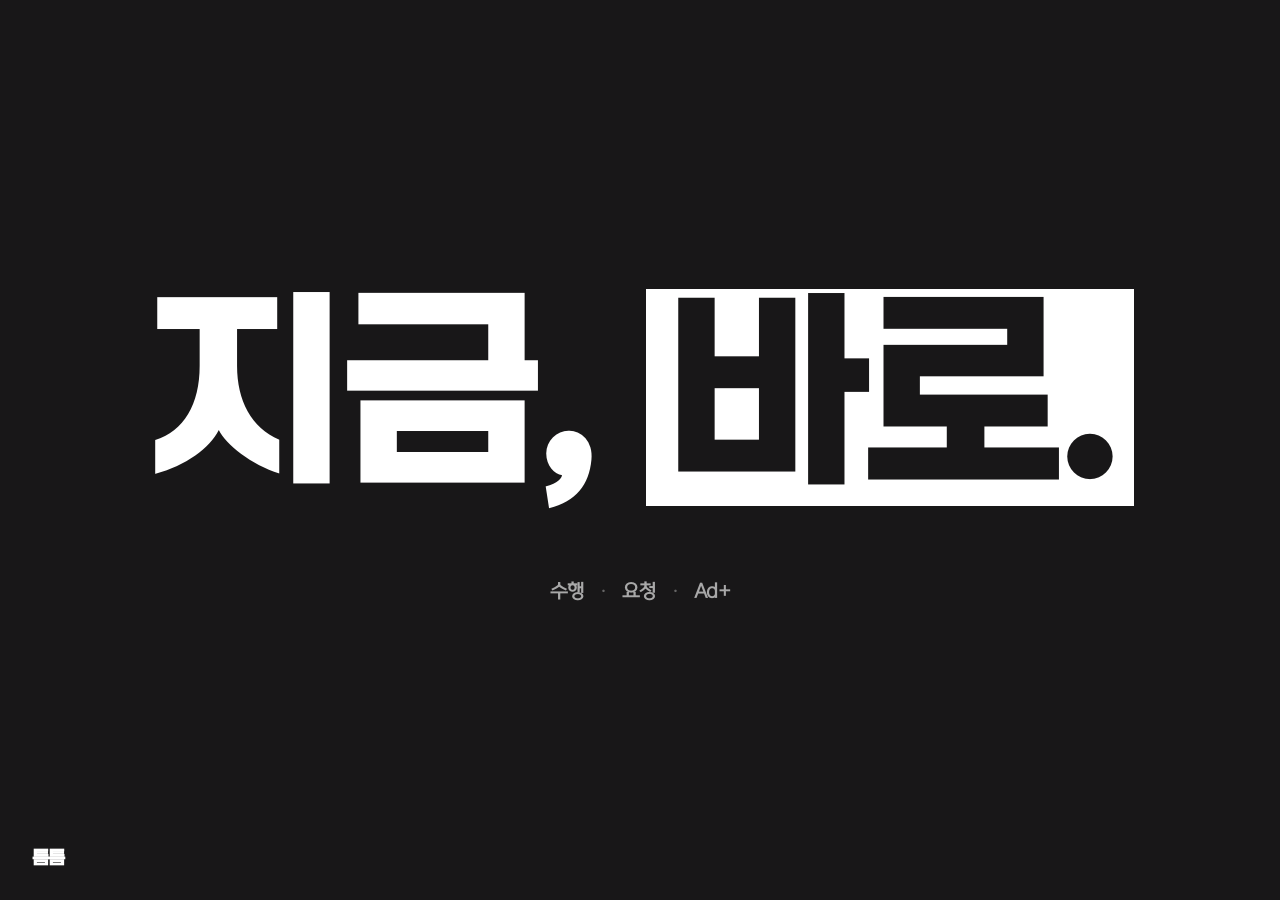
==== commit 1eef79c6: "폰트포함" ====
--- a/index.html
+++ b/index.html
@@ -19,7 +19,7 @@
         <a href="./ad.html">Ad+</a>
       </nav>
     </section>
-    <a class="entry-brand" href="./index.html" aria-label="틈틈 처음으로">틈틈</a>
+    <a class="entry-brand" href="./agent.html" aria-label="수행 페이지로 이동">틈틈</a>
   </main>
 </body>
 </html>
--- a/styles.css
+++ b/styles.css
@@ -1,5 +1,5 @@
-@font-face { font-family: "ONE Mobile Title"; src: url("../ProjectIR_Frontend/assets/fonts/ONE-Mobile-Title.ttf") format("truetype"); font-display: swap; }
-@font-face { font-family: "ONE Mobile Body"; src: url("../ProjectIR_Frontend/assets/fonts/ONE-Mobile-Regular.ttf") format("truetype"); font-display: swap; }
+@font-face { font-family: "ONE Mobile Title"; src: url("./assets/fonts/ONE-Mobile-Title.woff") format("woff"); font-display: swap; }
+@font-face { font-family: "ONE Mobile Body"; src: url("./assets/fonts/ONE-Mobile-Regular.woff") format("woff"); font-display: swap; }
 
 :root { --black: #111; --white: #fff; --gray: #686868; --soft: #f1f1ef; --line: #111; --ink: #181718; --canvas: #ffffff; --muted: #747474; --surface: #f6f6f6; --outline: #e5e5e5; --outline-strong: #d4d4d4; --max-width: 800px; --radius-button: 8px; --radius-card: 10px; }
 * { box-sizing: border-box; }
